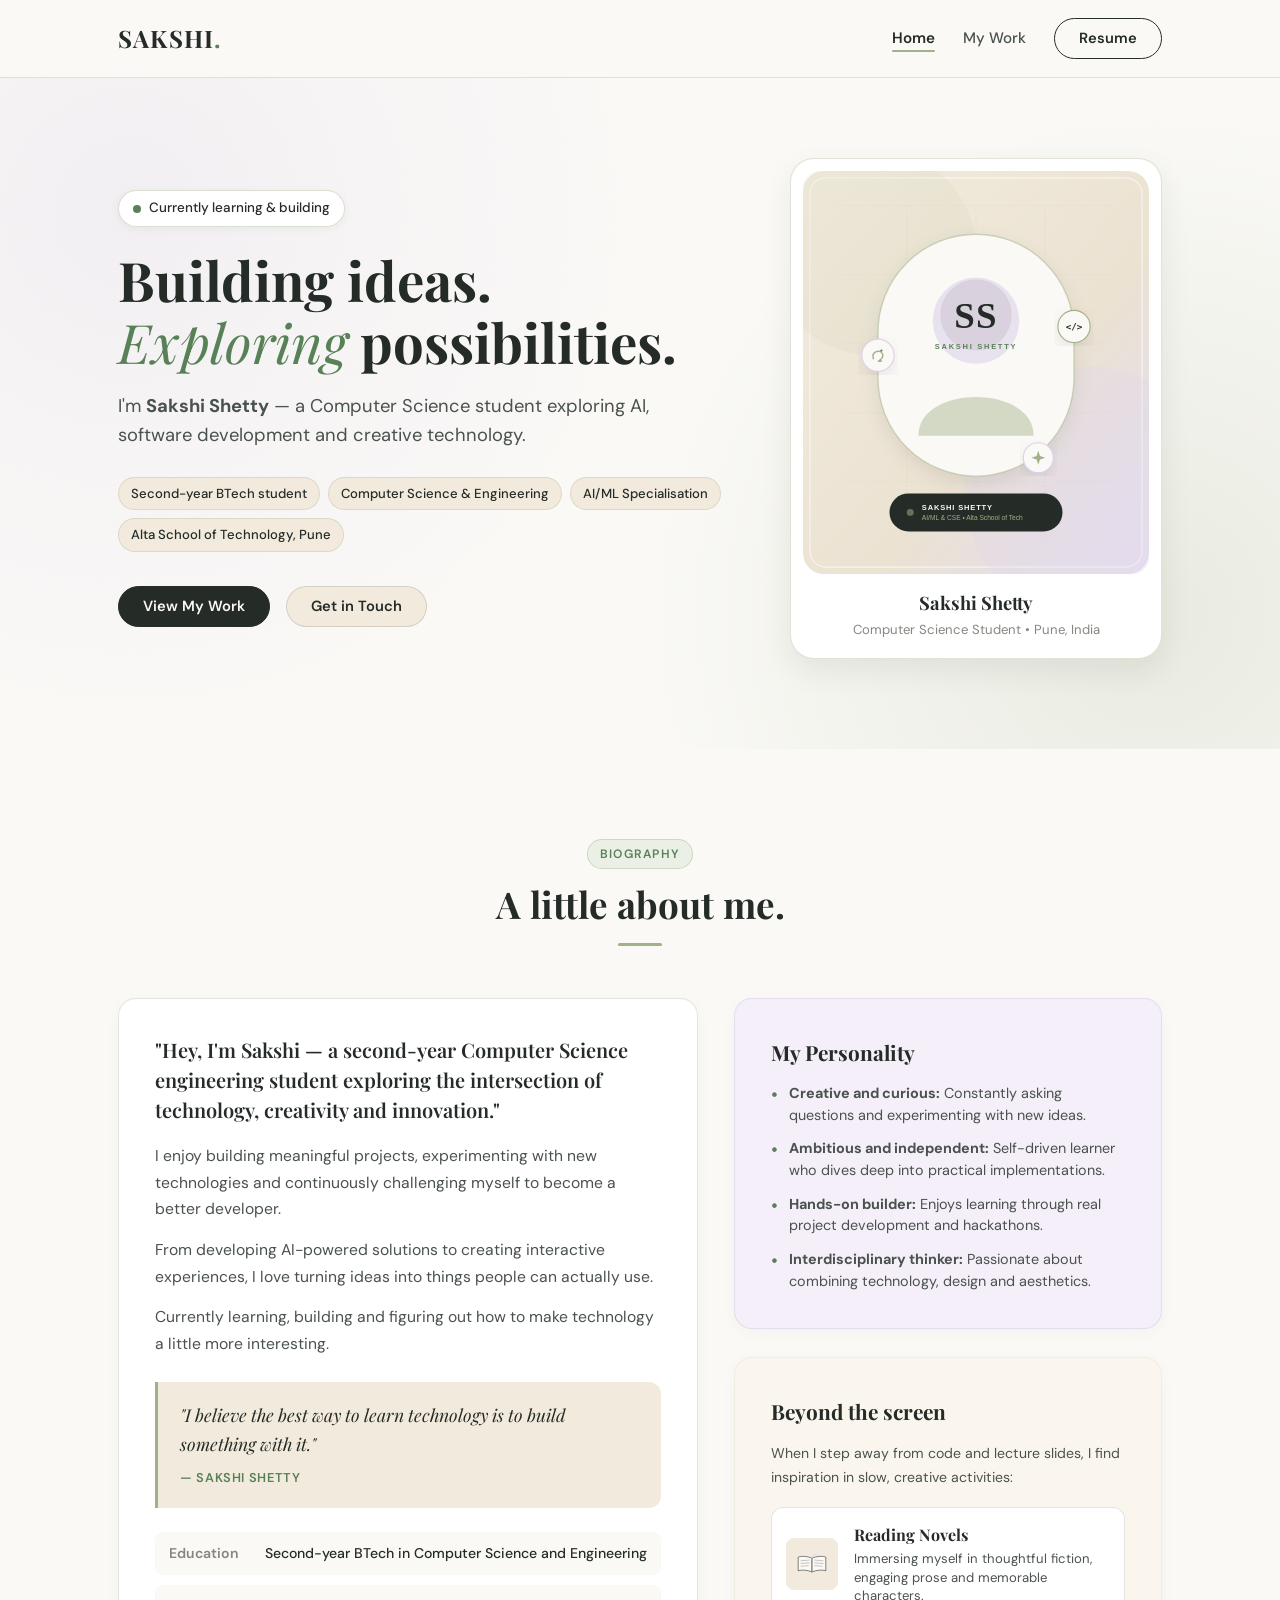
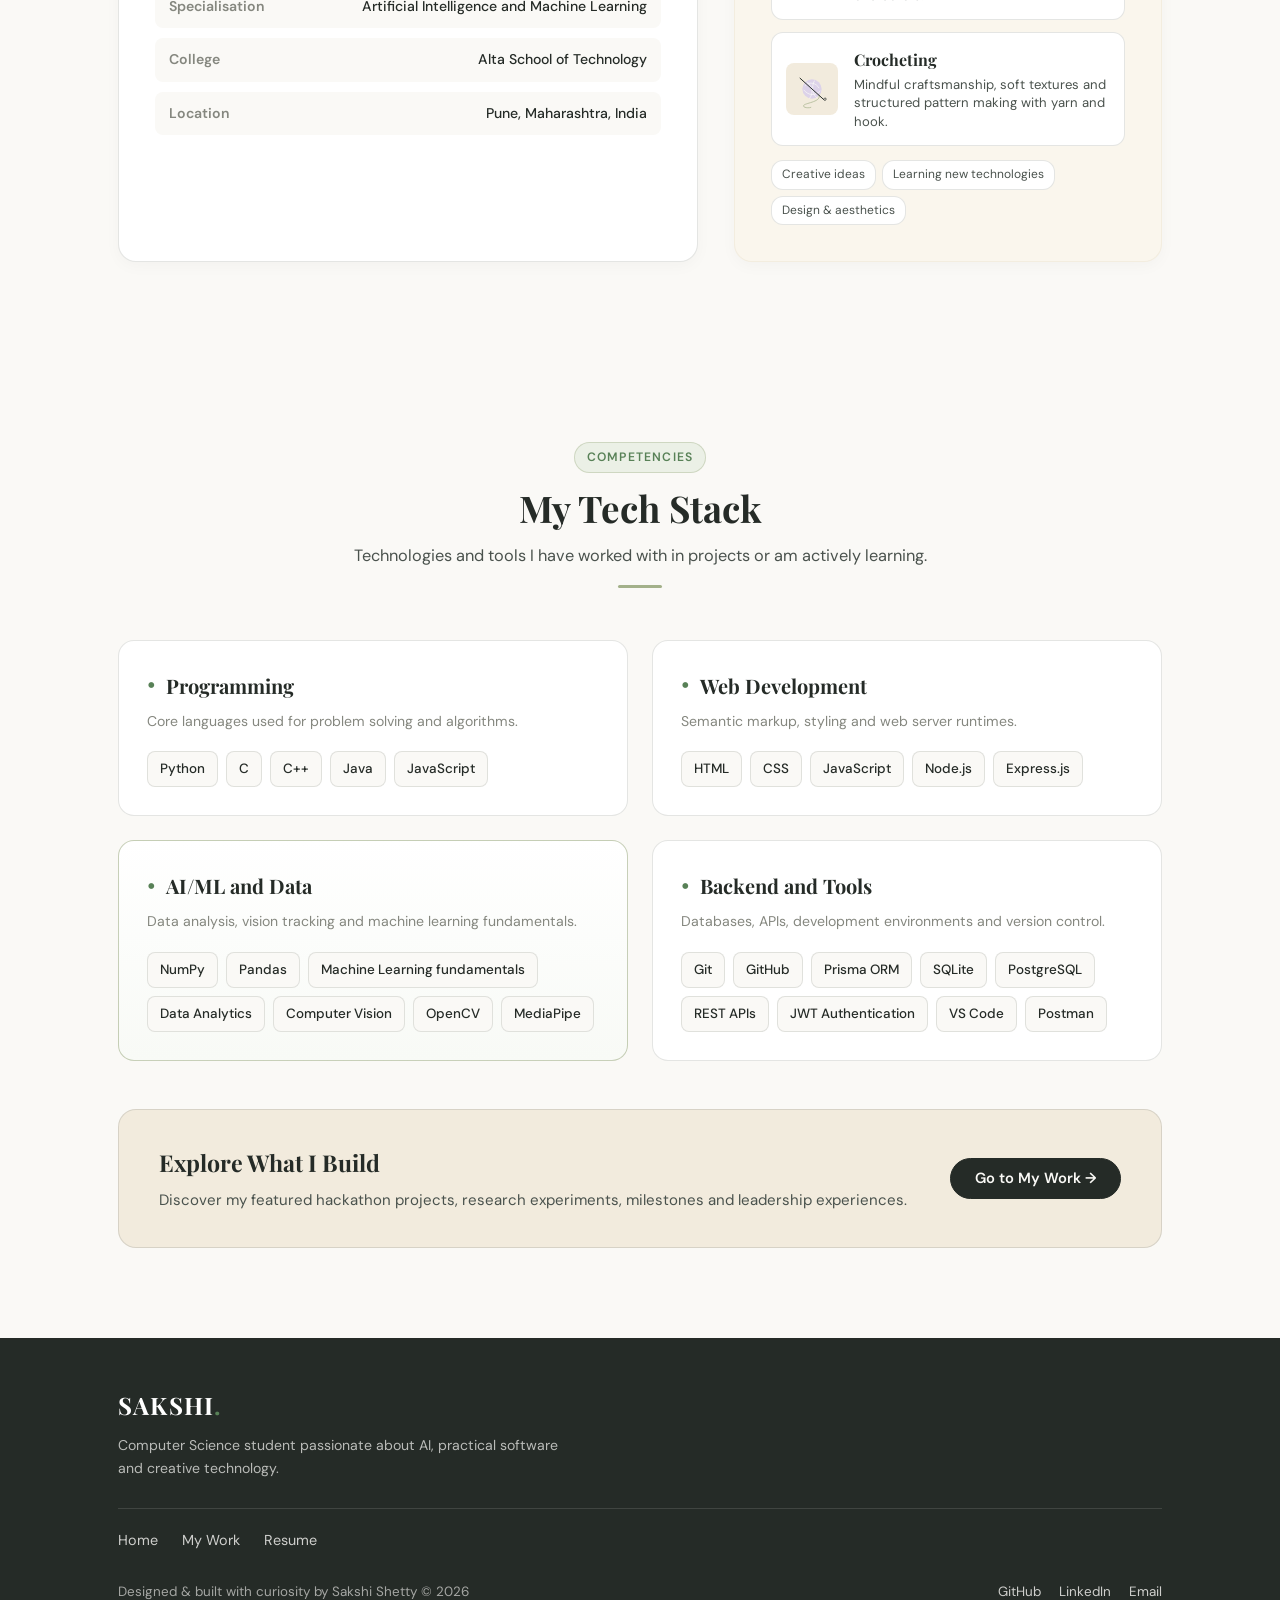
==== index.html @ ac1cd779 "Initial portfolio upload" ====
<!DOCTYPE html>
<html lang="en">
<head>
  <meta charset="UTF-8">
  <meta name="viewport" content="width=device-width, initial-scale=1.0">
  <title>Sakshi Shetty | Portfolio</title>
  <meta name="description" content="Personal portfolio of Sakshi Shetty — second-year Computer Science engineering student exploring AI, software development and creative technology.">
  <link rel="icon" type="image/svg+xml" href="assets/icons/favicon.svg">
  <link rel="preconnect" href="https://fonts.googleapis.com">
  <link rel="preconnect" href="https://fonts.gstatic.com" crossorigin>
  <link href="https://fonts.googleapis.com/css2?family=DM+Sans:ital,opsz,wght@0,9..40,300;0,9..40,400;0,9..40,500;0,9..40,600;1,9..40,400&family=Playfair+Display:ital,wght@0,500;0,600;0,700;1,400;1,600&display=swap" rel="stylesheet">
  <link rel="stylesheet" href="style.css">
</head>
<body>
  <header class="header">
    <div class="nav-container">
      <a href="index.html" class="brand">SAKSHI<span class="brand-dot">.</span></a>
      <button class="nav-toggle" id="navToggle" aria-label="Toggle navigation">
        <span></span>
        <span></span>
        <span></span>
      </button>
      <nav class="nav-menu" id="navMenu">
        <ul class="nav-links">
          <li><a href="index.html" class="nav-link active">Home</a></li>
          <li><a href="work.html" class="nav-link">My Work</a></li>
        </ul>
        <a href="assets/resume.pdf" target="_blank" rel="noopener noreferrer" class="btn btn-outline nav-btn">Resume</a>
      </nav>
    </div>
  </header>

  <main>
    <section class="hero-section">
      <div class="container hero-grid">
        <div class="hero-content">
          <div class="status-pill">
            <span class="status-indicator"></span>
            <span>Currently learning &amp; building</span>
          </div>
          <h1 class="hero-title">
            Building ideas.<br>
            <span class="serif-italic">Exploring</span> possibilities.
          </h1>
          <p class="hero-subtitle">
            I'm <strong>Sakshi Shetty</strong> — a Computer Science student exploring AI, software development and creative technology.
          </p>
          <div class="pill-group">
            <span class="pill">Second-year BTech student</span>
            <span class="pill">Computer Science &amp; Engineering</span>
            <span class="pill">AI/ML Specialisation</span>
            <span class="pill">Alta School of Technology, Pune</span>
          </div>
          <div class="hero-cta-group">
            <a href="work.html" class="btn btn-primary">View My Work</a>
            <a href="work.html#contact" class="btn btn-secondary">Get in Touch</a>
          </div>
        </div>
        <div class="hero-visual">
          <div class="profile-card">
            <img src="assets/images/profile-placeholder.svg" alt="Sakshi Shetty" class="profile-photo">
            <div class="profile-caption">
              <h3>Sakshi Shetty</h3>
              <p>Computer Science Student &bull; Pune, India</p>
            </div>
          </div>
        </div>
      </div>
    </section>

    <section class="section about-section" id="about">
      <div class="container">
        <div class="section-heading">
          <span class="tag">Biography</span>
          <h2>A little about me.</h2>
          <div class="accent-line"></div>
        </div>

        <div class="about-grid">
          <div class="editorial-card">
            <h3 class="intro-headline">
              "Hey, I'm Sakshi — a second-year Computer Science engineering student exploring the intersection of technology, creativity and innovation."
            </h3>
            <p class="body-text">
              I enjoy building meaningful projects, experimenting with new technologies and continuously challenging myself to become a better developer.
            </p>
            <p class="body-text">
              From developing AI-powered solutions to creating interactive experiences, I love turning ideas into things people can actually use.
            </p>
            <p class="body-text">
              Currently learning, building and figuring out how to make technology a little more interesting.
            </p>

            <blockquote class="quote-card">
              <p>"I believe the best way to learn technology is to build something with it."</p>
              <cite>&mdash; Sakshi Shetty</cite>
            </blockquote>

            <div class="details-table">
              <div class="detail-row">
                <span class="detail-label">Education</span>
                <span class="detail-value">Second-year BTech in Computer Science and Engineering</span>
              </div>
              <div class="detail-row">
                <span class="detail-label">Specialisation</span>
                <span class="detail-value">Artificial Intelligence and Machine Learning</span>
              </div>
              <div class="detail-row">
                <span class="detail-label">College</span>
                <span class="detail-value">Alta School of Technology</span>
              </div>
              <div class="detail-row">
                <span class="detail-label">Location</span>
                <span class="detail-value">Pune, Maharashtra, India</span>
              </div>
            </div>
          </div>

          <div class="sidebar-col">
            <div class="editorial-card lavender-card">
              <h3 class="card-title">My Personality</h3>
              <ul class="clean-list">
                <li><strong>Creative and curious:</strong> Constantly asking questions and experimenting with new ideas.</li>
                <li><strong>Ambitious and independent:</strong> Self-driven learner who dives deep into practical implementations.</li>
                <li><strong>Hands-on builder:</strong> Enjoys learning through real project development and hackathons.</li>
                <li><strong>Interdisciplinary thinker:</strong> Passionate about combining technology, design and aesthetics.</li>
              </ul>
            </div>

            <div class="editorial-card beige-card">
              <h3 class="card-title">Beyond the screen</h3>
              <p class="card-intro">When I step away from code and lecture slides, I find inspiration in slow, creative activities:</p>
              
              <div class="pastime-item">
                <div class="pastime-visual">
                  <img src="assets/images/novel-reading.svg" alt="Reading novels" width="46" height="46">
                </div>
                <div class="pastime-body">
                  <h4>Reading Novels</h4>
                  <p>Immersing myself in thoughtful fiction, engaging prose and memorable characters.</p>
                </div>
              </div>

              <div class="pastime-item">
                <div class="pastime-visual">
                  <img src="assets/images/crochet-yarn.svg" alt="Crocheting" width="46" height="46">
                </div>
                <div class="pastime-body">
                  <h4>Crocheting</h4>
                  <p>Mindful craftsmanship, soft textures and structured pattern making with yarn and hook.</p>
                </div>
              </div>

              <div class="pastime-pills">
                <span>Creative ideas</span>
                <span>Learning new technologies</span>
                <span>Design &amp; aesthetics</span>
              </div>
            </div>
          </div>
        </div>
      </div>
    </section>

    <section class="section skills-section" id="skills">
      <div class="container">
        <div class="section-heading">
          <span class="tag">Competencies</span>
          <h2>My Tech Stack</h2>
          <p class="section-subtext">Technologies and tools I have worked with in projects or am actively learning.</p>
          <div class="accent-line"></div>
        </div>

        <div class="skills-grid">
          <div class="skill-category">
            <div class="category-top">
              <span class="category-icon">&bull;</span>
              <h3>Programming</h3>
            </div>
            <p class="category-desc">Core languages used for problem solving and algorithms.</p>
            <div class="chips-wrap">
              <span class="chip">Python</span>
              <span class="chip">C</span>
              <span class="chip">C++</span>
              <span class="chip">Java</span>
              <span class="chip">JavaScript</span>
            </div>
          </div>

          <div class="skill-category">
            <div class="category-top">
              <span class="category-icon">&bull;</span>
              <h3>Web Development</h3>
            </div>
            <p class="category-desc">Semantic markup, styling and web server runtimes.</p>
            <div class="chips-wrap">
              <span class="chip">HTML</span>
              <span class="chip">CSS</span>
              <span class="chip">JavaScript</span>
              <span class="chip">Node.js</span>
              <span class="chip">Express.js</span>
            </div>
          </div>

          <div class="skill-category highlight-category">
            <div class="category-top">
              <span class="category-icon">&bull;</span>
              <h3>AI/ML and Data</h3>
            </div>
            <p class="category-desc">Data analysis, vision tracking and machine learning fundamentals.</p>
            <div class="chips-wrap">
              <span class="chip">NumPy</span>
              <span class="chip">Pandas</span>
              <span class="chip">Machine Learning fundamentals</span>
              <span class="chip">Data Analytics</span>
              <span class="chip">Computer Vision</span>
              <span class="chip">OpenCV</span>
              <span class="chip">MediaPipe</span>
            </div>
          </div>

          <div class="skill-category">
            <div class="category-top">
              <span class="category-icon">&bull;</span>
              <h3>Backend and Tools</h3>
            </div>
            <p class="category-desc">Databases, APIs, development environments and version control.</p>
            <div class="chips-wrap">
              <span class="chip">Git</span>
              <span class="chip">GitHub</span>
              <span class="chip">Prisma ORM</span>
              <span class="chip">SQLite</span>
              <span class="chip">PostgreSQL</span>
              <span class="chip">REST APIs</span>
              <span class="chip">JWT Authentication</span>
              <span class="chip">VS Code</span>
              <span class="chip">Postman</span>
            </div>
          </div>
        </div>

        <div class="page-redirect-banner">
          <div class="redirect-content">
            <h3>Explore What I Build</h3>
            <p>Discover my featured hackathon projects, research experiments, milestones and leadership experiences.</p>
          </div>
          <a href="work.html" class="btn btn-primary">Go to My Work &rarr;</a>
        </div>
      </div>
    </section>
  </main>

  <footer class="footer">
    <div class="container footer-layout">
      <div class="footer-brand">
        <span class="brand">SAKSHI<span class="brand-dot">.</span></span>
        <p>Computer Science student passionate about AI, practical software and creative technology.</p>
      </div>
      <div class="footer-nav">
        <a href="index.html">Home</a>
        <a href="work.html">My Work</a>
        <a href="assets/resume.pdf" target="_blank" rel="noopener noreferrer">Resume</a>
      </div>
      <div class="footer-bottom-row">
        <p>Designed &amp; built with curiosity by Sakshi Shetty &copy; <span id="year"></span></p>
        <div class="footer-social-links">
          <a href="https://github.com/sakshishetty-placeholder" target="_blank" rel="noopener noreferrer">GitHub</a>
          <a href="https://linkedin.com/in/sakshi-shetty-placeholder" target="_blank" rel="noopener noreferrer">LinkedIn</a>
          <a href="mailto:sakshi.shetty@example.com">Email</a>
        </div>
      </div>
    </div>
  </footer>

  <script src="script.js"></script>
</body>
</html>
---- style.css ----
:root {
  --sage: #A3B18A;
  --sage-dark: #588157;
  --sage-light: #EBF0E6;
  --beige: #F2EBDD;
  --beige-dark: #E6DCB8;
  --lavender: #DCD2E9;
  --lavender-light: #F4EFF9;
  --charcoal: #252B27;
  --charcoal-muted: #4A524D;
  --offwhite: #FAF9F6;
  --white: #FFFFFF;
  --grey: #85877F;
  --border: rgba(133, 135, 127, 0.22);
  --font-serif: 'Playfair Display', Georgia, serif;
  --font-sans: 'DM Sans', -apple-system, BlinkMacSystemFont, sans-serif;
}

* {
  box-sizing: border-box;
  margin: 0;
  padding: 0;
}

html {
  scroll-behavior: smooth;
  scroll-padding-top: 86px;
}

body {
  font-family: var(--font-sans);
  background-color: var(--offwhite);
  color: var(--charcoal);
  line-height: 1.65;
  -webkit-font-smoothing: antialiased;
}

.container {
  max-width: 1100px;
  margin: 0 auto;
  padding: 0 28px;
}

.header {
  position: sticky;
  top: 0;
  background-color: rgba(250, 249, 246, 0.94);
  backdrop-filter: blur(12px);
  -webkit-backdrop-filter: blur(12px);
  border-bottom: 1px solid var(--border);
  z-index: 200;
}

.nav-container {
  max-width: 1100px;
  margin: 0 auto;
  padding: 18px 28px;
  display: flex;
  align-items: center;
  justify-content: space-between;
}

.brand {
  font-family: var(--font-serif);
  font-size: 1.5rem;
  font-weight: 700;
  color: var(--charcoal);
  text-decoration: none;
  letter-spacing: 0.05em;
}

.brand-dot {
  color: var(--sage-dark);
}

.nav-toggle {
  display: none;
  flex-direction: column;
  gap: 5px;
  background: none;
  border: none;
  cursor: pointer;
  padding: 6px;
}

.nav-toggle span {
  width: 24px;
  height: 2px;
  background-color: var(--charcoal);
  transition: transform 0.2s, opacity 0.2s;
}

.nav-menu {
  display: flex;
  align-items: center;
  gap: 28px;
}

.nav-links {
  display: flex;
  list-style: none;
  gap: 28px;
}

.nav-link {
  text-decoration: none;
  color: var(--charcoal-muted);
  font-size: 0.95rem;
  font-weight: 500;
  position: relative;
  padding-bottom: 4px;
  transition: color 0.2s;
}

.nav-link:hover,
.nav-link.active {
  color: var(--charcoal);
  font-weight: 600;
}

.nav-link.active::after {
  content: '';
  position: absolute;
  bottom: 0;
  left: 0;
  width: 100%;
  height: 2px;
  background-color: var(--sage);
  border-radius: 2px;
}

.btn {
  display: inline-flex;
  align-items: center;
  justify-content: center;
  gap: 8px;
  padding: 12px 24px;
  border-radius: 40px;
  text-decoration: none;
  font-size: 0.92rem;
  font-weight: 600;
  cursor: pointer;
  border: 1.5px solid transparent;
  transition: all 0.25s ease;
  line-height: 1;
}

.btn-sm {
  padding: 8px 16px;
  font-size: 0.84rem;
}

.btn-primary {
  background-color: var(--charcoal);
  color: var(--offwhite);
  border-color: var(--charcoal);
}

.btn-primary:hover {
  background-color: var(--sage-dark);
  border-color: var(--sage-dark);
  color: var(--white);
  transform: translateY(-2px);
}

.btn-secondary {
  background-color: var(--beige);
  color: var(--charcoal);
  border-color: rgba(133, 135, 127, 0.28);
}

.btn-secondary:hover {
  background-color: var(--white);
  border-color: var(--sage);
  transform: translateY(-2px);
}

.btn-outline {
  background-color: transparent;
  color: var(--charcoal);
  border-color: var(--charcoal);
}

.btn-outline:hover {
  background-color: var(--charcoal);
  color: var(--offwhite);
  transform: translateY(-2px);
}

.btn-block {
  width: 100%;
}

.section {
  padding: 90px 0;
}

.bg-light {
  background-color: #F6F2E9;
}

.section-heading {
  text-align: center;
  max-width: 680px;
  margin: 0 auto 52px auto;
}

.section-heading h2 {
  font-family: var(--font-serif);
  font-size: 2.3rem;
  color: var(--charcoal);
  line-height: 1.25;
  margin-bottom: 12px;
}

.section-subtext {
  font-size: 1.02rem;
  color: var(--charcoal-muted);
}

.tag {
  display: inline-block;
  font-size: 0.76rem;
  font-weight: 600;
  text-transform: uppercase;
  letter-spacing: 0.1em;
  color: var(--sage-dark);
  background-color: var(--sage-light);
  padding: 4px 12px;
  border-radius: 20px;
  margin-bottom: 12px;
  border: 1px solid rgba(163, 177, 138, 0.4);
}

.accent-line {
  width: 44px;
  height: 2.5px;
  background-color: var(--sage);
  margin: 16px auto 0 auto;
  border-radius: 2px;
}

.serif-italic {
  font-family: var(--font-serif);
  font-style: italic;
  color: var(--sage-dark);
  font-weight: 400;
}

.hero-section {
  padding: 80px 0 90px 0;
  background: radial-gradient(circle at 10% 20%, rgba(220, 210, 233, 0.25) 0%, transparent 40%),
              radial-gradient(circle at 90% 80%, rgba(163, 177, 138, 0.2) 0%, transparent 40%);
}

.hero-grid {
  display: grid;
  grid-template-columns: 1.25fr 0.75fr;
  align-items: center;
  gap: 52px;
}

.status-pill {
  display: inline-flex;
  align-items: center;
  gap: 8px;
  padding: 6px 14px;
  background-color: var(--white);
  border-radius: 30px;
  font-size: 0.84rem;
  font-weight: 500;
  color: var(--charcoal);
  margin-bottom: 22px;
  box-shadow: 0 2px 8px rgba(37, 43, 39, 0.05);
  border: 1px solid rgba(163, 177, 138, 0.4);
}

.status-indicator {
  width: 8px;
  height: 8px;
  border-radius: 50%;
  background-color: var(--sage-dark);
}

.hero-title {
  font-family: var(--font-serif);
  font-size: 3.4rem;
  line-height: 1.15;
  color: var(--charcoal);
  margin-bottom: 18px;
}

.hero-subtitle {
  font-size: 1.15rem;
  color: var(--charcoal-muted);
  line-height: 1.6;
  margin-bottom: 26px;
  max-width: 580px;
}

.pill-group {
  display: flex;
  flex-wrap: wrap;
  gap: 8px;
  margin-bottom: 34px;
}

.pill {
  font-size: 0.82rem;
  font-weight: 500;
  padding: 5px 12px;
  background-color: var(--beige);
  color: var(--charcoal);
  border-radius: 20px;
  border: 1px solid rgba(133, 135, 127, 0.2);
}

.hero-cta-group {
  display: flex;
  gap: 16px;
}

.hero-visual {
  display: flex;
  justify-content: center;
}

.profile-card {
  background-color: var(--white);
  padding: 12px;
  border-radius: 24px;
  box-shadow: 0 12px 30px rgba(37, 43, 39, 0.08);
  border: 1.5px solid rgba(163, 177, 138, 0.35);
  max-width: 380px;
  width: 100%;
}

.profile-photo {
  width: 100%;
  border-radius: 16px;
  display: block;
}

.profile-caption {
  padding: 14px 8px 6px 8px;
  text-align: center;
}

.profile-caption h3 {
  font-family: var(--font-serif);
  font-size: 1.15rem;
  color: var(--charcoal);
}

.profile-caption p {
  font-size: 0.82rem;
  color: var(--grey);
}

.about-grid {
  display: grid;
  grid-template-columns: 1.15fr 0.85fr;
  gap: 36px;
}

.editorial-card {
  background-color: var(--white);
  border-radius: 18px;
  padding: 36px;
  border: 1px solid var(--border);
  box-shadow: 0 4px 16px rgba(37, 43, 39, 0.03);
}

.intro-headline {
  font-family: var(--font-serif);
  font-size: 1.25rem;
  font-weight: 600;
  color: var(--charcoal);
  margin-bottom: 18px;
  line-height: 1.5;
}

.body-text {
  font-size: 0.98rem;
  color: var(--charcoal-muted);
  margin-bottom: 14px;
  line-height: 1.7;
}

.quote-card {
  background-color: var(--beige);
  border-left: 3.5px solid var(--sage);
  border-radius: 0 12px 12px 0;
  padding: 18px 22px;
  margin: 24px 0;
}

.quote-card p {
  font-family: var(--font-serif);
  font-style: italic;
  font-size: 1.1rem;
  color: var(--charcoal);
  margin-bottom: 6px;
}

.quote-card cite {
  font-style: normal;
  font-size: 0.8rem;
  font-weight: 600;
  color: var(--sage-dark);
  text-transform: uppercase;
  letter-spacing: 0.05em;
}

.details-table {
  display: flex;
  flex-direction: column;
  gap: 10px;
  margin-top: 24px;
}

.detail-row {
  display: flex;
  justify-content: space-between;
  padding: 10px 14px;
  background-color: var(--offwhite);
  border-radius: 8px;
  font-size: 0.88rem;
  gap: 12px;
}

.detail-label {
  font-weight: 600;
  color: var(--grey);
  flex-shrink: 0;
}

.detail-value {
  color: var(--charcoal);
  font-weight: 500;
  text-align: right;
}

.sidebar-col {
  display: flex;
  flex-direction: column;
  gap: 28px;
}

.card-title {
  font-family: var(--font-serif);
  font-size: 1.3rem;
  margin-bottom: 14px;
  color: var(--charcoal);
}

.clean-list {
  list-style: none;
  display: flex;
  flex-direction: column;
  gap: 12px;
}

.clean-list li {
  position: relative;
  padding-left: 18px;
  font-size: 0.9rem;
  color: var(--charcoal-muted);
  line-height: 1.5;
}

.clean-list li::before {
  content: '•';
  color: var(--sage-dark);
  position: absolute;
  left: 0;
  font-size: 1.2rem;
  top: -2px;
}

.lavender-card {
  background-color: var(--lavender-light);
  border-color: rgba(220, 210, 233, 0.6);
}

.beige-card {
  background-color: #FAF6ED;
  border-color: rgba(242, 235, 221, 0.8);
}

.card-intro {
  font-size: 0.88rem;
  color: var(--charcoal-muted);
  margin-bottom: 18px;
}

.pastime-item {
  display: flex;
  align-items: center;
  gap: 16px;
  background-color: var(--white);
  padding: 14px;
  border-radius: 12px;
  border: 1px solid var(--border);
  margin-bottom: 12px;
}

.pastime-visual {
  width: 52px;
  height: 52px;
  border-radius: 8px;
  background-color: var(--beige);
  display: flex;
  align-items: center;
  justify-content: center;
  flex-shrink: 0;
}

.pastime-body h4 {
  font-family: var(--font-serif);
  font-size: 1rem;
  color: var(--charcoal);
  margin-bottom: 2px;
}

.pastime-body p {
  font-size: 0.82rem;
  color: var(--charcoal-muted);
  line-height: 1.4;
}

.pastime-pills {
  display: flex;
  flex-wrap: wrap;
  gap: 6px;
  margin-top: 14px;
}

.pastime-pills span {
  font-size: 0.75rem;
  background-color: var(--white);
  padding: 4px 10px;
  border-radius: 12px;
  border: 1px solid var(--border);
  color: var(--charcoal-muted);
}

.skills-grid {
  display: grid;
  grid-template-columns: repeat(2, 1fr);
  gap: 24px;
  margin-bottom: 48px;
}

.skill-category {
  background-color: var(--white);
  border-radius: 16px;
  padding: 28px;
  border: 1px solid var(--border);
  transition: transform 0.2s, box-shadow 0.2s;
}

.skill-category:hover {
  transform: translateY(-3px);
  box-shadow: 0 8px 24px rgba(37, 43, 39, 0.05);
}

.highlight-category {
  border-color: rgba(163, 177, 138, 0.6);
  background: linear-gradient(180deg, #FFFFFF 0%, #F8FAF6 100%);
}

.category-top {
  display: flex;
  align-items: center;
  gap: 10px;
  margin-bottom: 8px;
}

.category-icon {
  color: var(--sage-dark);
  font-size: 1.5rem;
  line-height: 1;
}

.category-top h3 {
  font-family: var(--font-serif);
  font-size: 1.25rem;
  color: var(--charcoal);
}

.category-desc {
  font-size: 0.88rem;
  color: var(--grey);
  margin-bottom: 18px;
}

.chips-wrap {
  display: flex;
  flex-wrap: wrap;
  gap: 8px;
}

.chip {
  font-size: 0.84rem;
  font-weight: 500;
  padding: 6px 12px;
  background-color: var(--offwhite);
  color: var(--charcoal);
  border-radius: 8px;
  border: 1px solid var(--border);
}

.page-redirect-banner {
  background-color: var(--beige);
  border-radius: 18px;
  padding: 34px 40px;
  display: flex;
  align-items: center;
  justify-content: space-between;
  gap: 24px;
  border: 1px solid rgba(133, 135, 127, 0.25);
}

.redirect-content h3 {
  font-family: var(--font-serif);
  font-size: 1.45rem;
  color: var(--charcoal);
  margin-bottom: 6px;
}

.redirect-content p {
  font-size: 0.94rem;
  color: var(--charcoal-muted);
}

.page-banner {
  padding: 64px 0 54px 0;
  background-color: #F6F2E9;
  text-align: center;
  border-bottom: 1px solid var(--border);
}

.banner-title {
  font-family: var(--font-serif);
  font-size: 2.8rem;
  color: var(--charcoal);
  margin-bottom: 12px;
}

.banner-subtitle {
  font-size: 1.08rem;
  color: var(--charcoal-muted);
  max-width: 640px;
  margin: 0 auto;
}

.projects-list {
  display: flex;
  flex-direction: column;
  gap: 40px;
}

.project-entry {
  display: grid;
  grid-template-columns: 1fr 1.15fr;
  background-color: var(--white);
  border-radius: 20px;
  overflow: hidden;
  border: 1px solid var(--border);
  box-shadow: 0 4px 16px rgba(37, 43, 39, 0.04);
  transition: transform 0.25s, box-shadow 0.25s;
}

.project-entry:hover {
  transform: translateY(-3px);
  box-shadow: 0 10px 28px rgba(37, 43, 39, 0.08);
}

.project-media {
  background-color: var(--charcoal);
  display: flex;
  align-items: center;
  justify-content: center;
  min-height: 280px;
}

.project-cover {
  width: 100%;
  height: 100%;
  object-fit: cover;
}

.project-info {
  padding: 34px;
  display: flex;
  flex-direction: column;
  justify-content: center;
}

.badge-row {
  display: flex;
  gap: 8px;
  margin-bottom: 12px;
}

.badge {
  font-size: 0.74rem;
  font-weight: 600;
  padding: 4px 10px;
  border-radius: 12px;
  text-transform: uppercase;
  letter-spacing: 0.05em;
}

.badge-sage {
  background-color: var(--sage-light);
  color: var(--sage-dark);
}

.badge-lavender {
  background-color: var(--lavender-light);
  color: #55446E;
}

.badge-subtle {
  background-color: var(--offwhite);
  color: var(--grey);
  border: 1px solid var(--border);
}

.badge-wip {
  background-color: #FFF3DB;
  color: #8C6212;
}

.project-name {
  font-family: var(--font-serif);
  font-size: 1.45rem;
  color: var(--charcoal);
  line-height: 1.3;
  margin-bottom: 12px;
}

.project-summary {
  font-size: 0.94rem;
  color: var(--charcoal-muted);
  margin-bottom: 16px;
  line-height: 1.6;
}

.feature-bullets {
  list-style: none;
  display: flex;
  flex-direction: column;
  gap: 6px;
  margin-bottom: 18px;
}

.feature-bullets li {
  position: relative;
  padding-left: 16px;
  font-size: 0.86rem;
  color: var(--charcoal);
}

.feature-bullets li::before {
  content: '▸';
  color: var(--sage-dark);
  position: absolute;
  left: 0;
}

.action-buttons {
  display: flex;
  gap: 12px;
  margin-top: 20px;
}

.milestones-grid {
  display: grid;
  grid-template-columns: repeat(2, 1fr);
  gap: 24px;
}

.milestone-box {
  background-color: var(--white);
  padding: 28px;
  border-radius: 16px;
  border: 1px solid var(--border);
  box-shadow: 0 4px 14px rgba(37, 43, 39, 0.03);
}

.milestone-header {
  display: flex;
  align-items: center;
  justify-content: space-between;
  margin-bottom: 12px;
}

.milestone-badge {
  font-size: 0.72rem;
  font-weight: 600;
  text-transform: uppercase;
  background-color: var(--sage-light);
  color: var(--sage-dark);
  padding: 3px 9px;
  border-radius: 10px;
}

.gold-badge {
  background-color: #FFF2D1;
  color: #855C08;
}

.milestone-meta {
  font-size: 0.78rem;
  color: var(--grey);
}

.milestone-box h3 {
  font-family: var(--font-serif);
  font-size: 1.25rem;
  margin-bottom: 8px;
  color: var(--charcoal);
}

.milestone-box p {
  font-size: 0.9rem;
  color: var(--charcoal-muted);
  line-height: 1.55;
}

.experience-grid {
  display: grid;
  grid-template-columns: repeat(3, 1fr);
  gap: 24px;
}

.experience-card {
  background-color: var(--white);
  padding: 28px;
  border-radius: 16px;
  border: 1px solid var(--border);
  display: flex;
  flex-direction: column;
}

.exp-role {
  font-size: 0.74rem;
  font-weight: 600;
  text-transform: uppercase;
  color: var(--sage-dark);
  margin-bottom: 6px;
}

.experience-card h3 {
  font-family: var(--font-serif);
  font-size: 1.2rem;
  margin-bottom: 4px;
  color: var(--charcoal);
}

.exp-org {
  font-size: 0.8rem;
  color: var(--grey);
  margin-bottom: 14px;
}

.exp-text {
  font-size: 0.88rem;
  color: var(--charcoal-muted);
  line-height: 1.6;
}

.exploring-pills-wrap {
  display: grid;
  grid-template-columns: repeat(auto-fit, minmax(200px, 1fr));
  gap: 16px;
}

.exploring-item {
  background-color: var(--white);
  padding: 20px;
  border-radius: 14px;
  border: 1px solid var(--border);
  display: flex;
  align-items: center;
  gap: 14px;
}

.exploring-num {
  font-family: var(--font-serif);
  font-size: 1.3rem;
  font-weight: 600;
  color: var(--sage);
}

.exploring-item h4 {
  font-size: 0.95rem;
  font-weight: 600;
  color: var(--charcoal);
}

.contact-layout {
  display: grid;
  grid-template-columns: 0.9fr 1.1fr;
  gap: 36px;
}

.contact-channels {
  display: flex;
  flex-direction: column;
  gap: 14px;
}

.channel-card {
  background-color: var(--beige);
  padding: 18px 22px;
  border-radius: 14px;
  display: flex;
  flex-direction: column;
  gap: 3px;
  border: 1px solid rgba(133, 135, 127, 0.2);
}

.channel-label {
  font-size: 0.74rem;
  font-weight: 600;
  text-transform: uppercase;
  color: var(--grey);
}

.channel-value {
  font-size: 0.96rem;
  font-weight: 600;
  color: var(--charcoal);
  text-decoration: underline;
  word-break: break-all;
}

.channel-sub {
  font-size: 0.78rem;
  color: var(--grey);
}

.contact-form-card {
  background-color: var(--white);
  padding: 34px;
  border-radius: 18px;
  border: 1px solid var(--border);
}

.contact-form-card h3 {
  font-family: var(--font-serif);
  font-size: 1.35rem;
  margin-bottom: 20px;
  color: var(--charcoal);
}

.contact-form {
  display: flex;
  flex-direction: column;
  gap: 16px;
}

.form-row {
  display: grid;
  grid-template-columns: 1fr 1fr;
  gap: 14px;
}

.form-field {
  display: flex;
  flex-direction: column;
  gap: 5px;
}

.form-field label {
  font-size: 0.82rem;
  font-weight: 600;
  color: var(--charcoal);
}

.form-field input,
.form-field textarea {
  padding: 11px 14px;
  border: 1px solid var(--border);
  border-radius: 8px;
  font-family: inherit;
  font-size: 0.92rem;
  background-color: var(--offwhite);
  color: var(--charcoal);
  transition: border-color 0.2s, background-color 0.2s;
}

.form-field input:focus,
.form-field textarea:focus {
  outline: none;
  border-color: var(--sage-dark);
  background-color: var(--white);
}

.form-status {
  font-size: 0.85rem;
  text-align: center;
  min-height: 18px;
}

.footer {
  background-color: var(--charcoal);
  color: var(--offwhite);
  padding: 48px 0 32px 0;
}

.footer-layout {
  display: flex;
  flex-direction: column;
  gap: 28px;
}

.footer-brand {
  max-width: 440px;
}

.footer-brand .brand {
  color: var(--white);
  display: inline-block;
  margin-bottom: 8px;
}

.footer-brand p {
  font-size: 0.88rem;
  color: rgba(250, 249, 246, 0.7);
}

.footer-nav {
  display: flex;
  gap: 24px;
  border-top: 1px solid rgba(255, 255, 255, 0.12);
  padding-top: 20px;
}

.footer-nav a {
  color: rgba(250, 249, 246, 0.8);
  text-decoration: none;
  font-size: 0.9rem;
  transition: color 0.2s;
}

.footer-nav a:hover {
  color: var(--sage);
}

.footer-bottom-row {
  display: flex;
  align-items: center;
  justify-content: space-between;
  flex-wrap: wrap;
  gap: 14px;
  font-size: 0.84rem;
  color: rgba(250, 249, 246, 0.6);
}

.footer-social-links {
  display: flex;
  gap: 18px;
}

.footer-social-links a {
  color: rgba(250, 249, 246, 0.8);
  text-decoration: none;
}

.footer-social-links a:hover {
  color: var(--sage);
}

@media (max-width: 900px) {
  .hero-grid,
  .about-grid,
  .skills-grid,
  .project-entry,
  .milestones-grid,
  .experience-grid,
  .contact-layout {
    grid-template-columns: 1fr;
  }

  .hero-visual {
    order: -1;
  }

  .hero-title {
    font-size: 2.6rem;
  }

  .page-redirect-banner {
    flex-direction: column;
    text-align: center;
  }

  .form-row {
    grid-template-columns: 1fr;
  }
}

@media (max-width: 768px) {
  .nav-toggle {
    display: flex;
  }

  .nav-btn {
    display: none;
  }

  .nav-menu {
    display: none;
    position: absolute;
    top: 100%;
    left: 0;
    right: 0;
    background-color: var(--offwhite);
    flex-direction: column;
    padding: 22px;
    border-bottom: 1px solid var(--border);
    box-shadow: 0 10px 24px rgba(0, 0, 0, 0.06);
    z-index: 100;
  }

  .nav-menu.active {
    display: flex;
  }

  .nav-links {
    flex-direction: column;
    align-items: center;
    gap: 18px;
  }

  .section {
    padding: 64px 0;
  }

  .section-heading h2 {
    font-size: 1.95rem;
  }

  .editorial-card,
  .contact-form-card,
  .project-info {
    padding: 24px;
  }
}
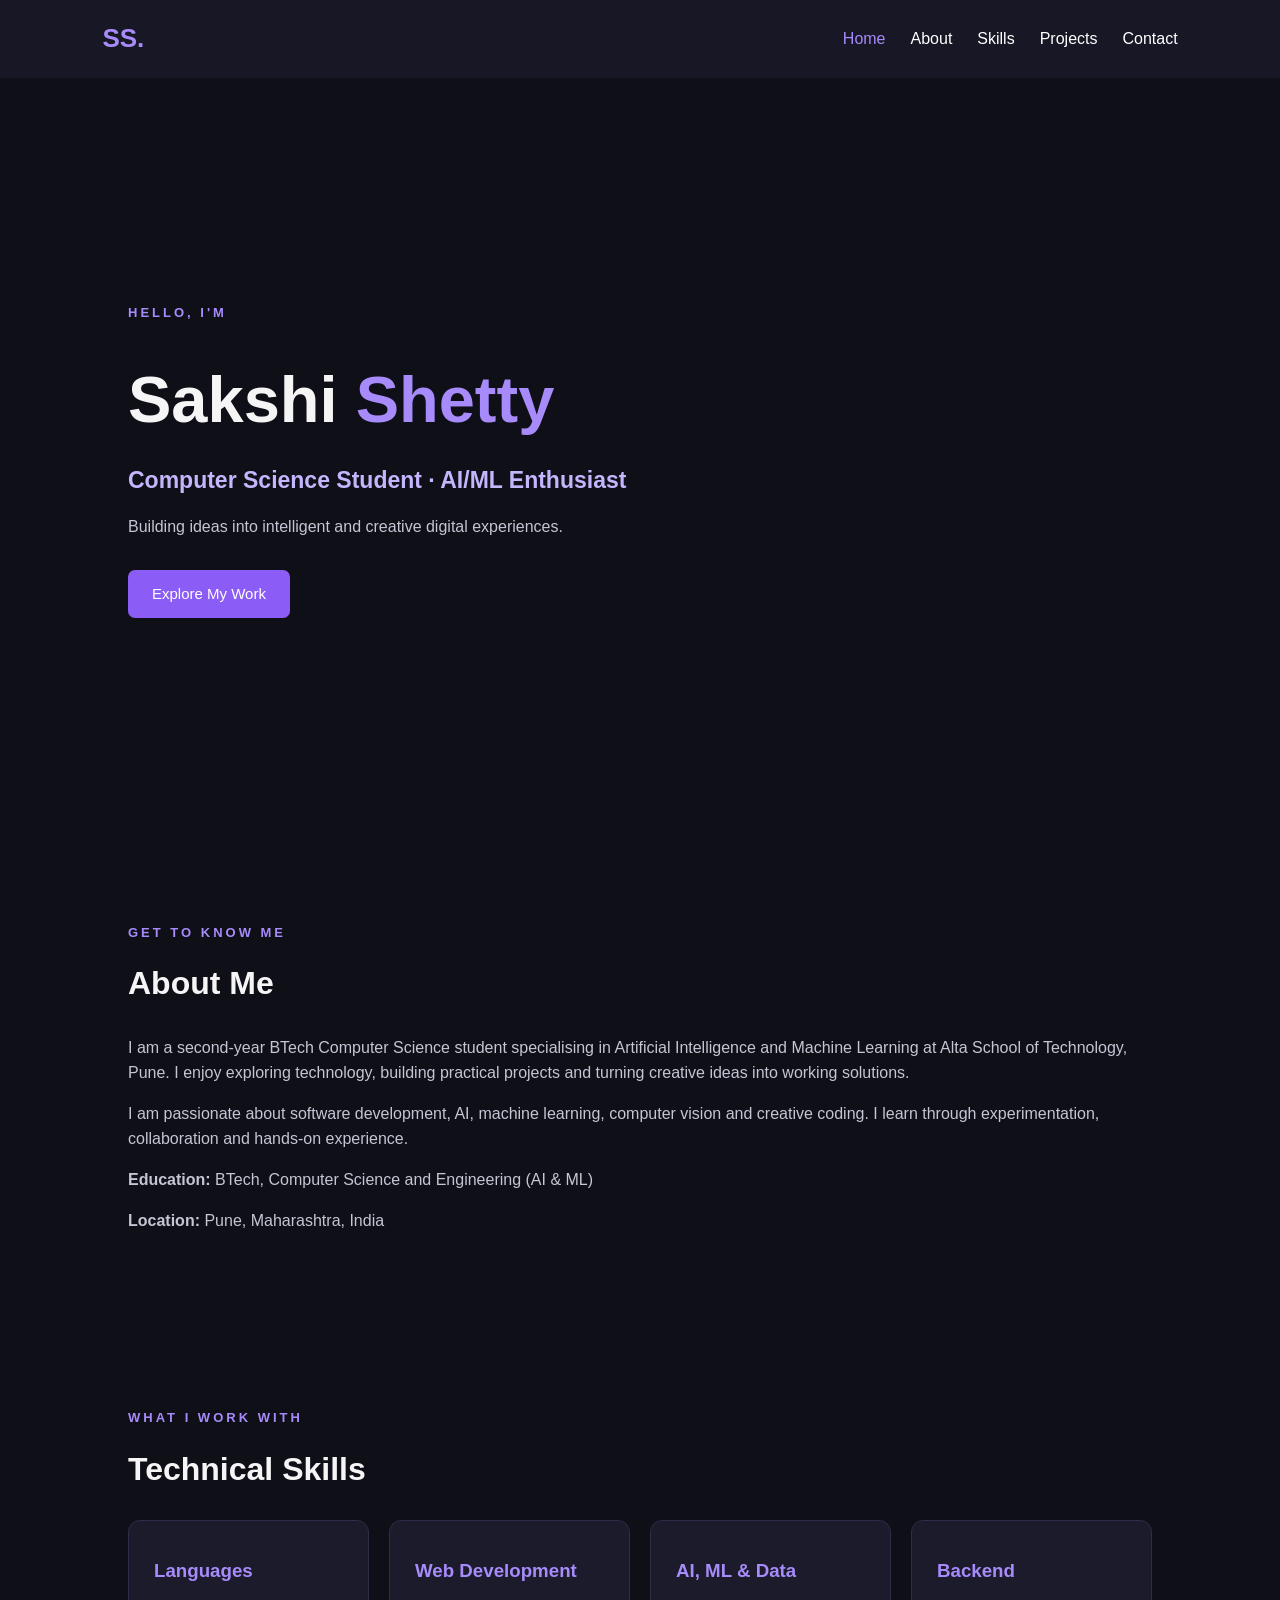
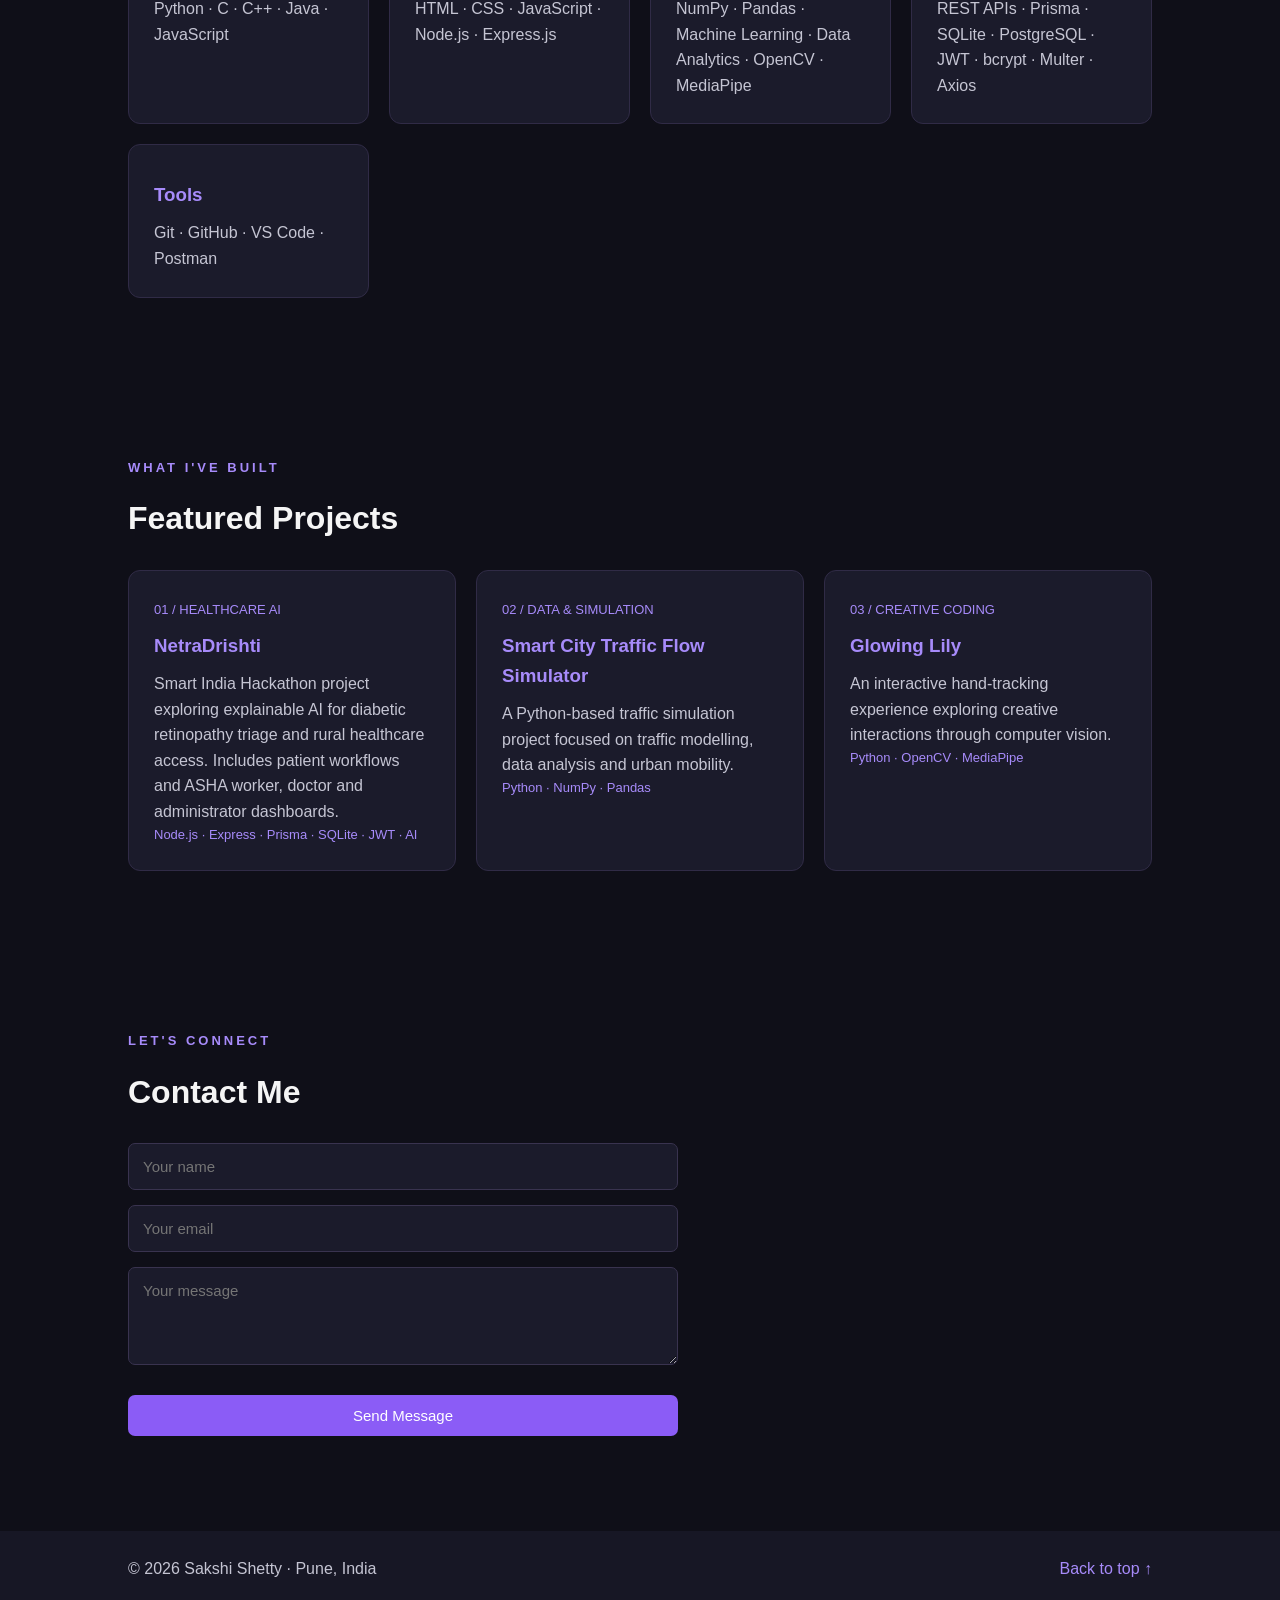
==== commit 0964d9e9: "Replace incorrect code with correct portfolio" ====
--- a/index.html
+++ b/index.html
@@ -4,274 +4,75 @@
   <meta charset="UTF-8">
   <meta name="viewport" content="width=device-width, initial-scale=1.0">
   <title>Sakshi Shetty | Portfolio</title>
-  <meta name="description" content="Personal portfolio of Sakshi Shetty — second-year Computer Science engineering student exploring AI, software development and creative technology.">
-  <link rel="icon" type="image/svg+xml" href="assets/icons/favicon.svg">
-  <link rel="preconnect" href="https://fonts.googleapis.com">
-  <link rel="preconnect" href="https://fonts.gstatic.com" crossorigin>
-  <link href="https://fonts.googleapis.com/css2?family=DM+Sans:ital,opsz,wght@0,9..40,300;0,9..40,400;0,9..40,500;0,9..40,600;1,9..40,400&family=Playfair+Display:ital,wght@0,500;0,600;0,700;1,400;1,600&display=swap" rel="stylesheet">
   <link rel="stylesheet" href="style.css">
+  <script src="script.js" defer></script>
 </head>
 <body>
-  <header class="header">
-    <div class="nav-container">
-      <a href="index.html" class="brand">SAKSHI<span class="brand-dot">.</span></a>
-      <button class="nav-toggle" id="navToggle" aria-label="Toggle navigation">
-        <span></span>
-        <span></span>
-        <span></span>
-      </button>
-      <nav class="nav-menu" id="navMenu">
-        <ul class="nav-links">
-          <li><a href="index.html" class="nav-link active">Home</a></li>
-          <li><a href="work.html" class="nav-link">My Work</a></li>
-        </ul>
-        <a href="assets/resume.pdf" target="_blank" rel="noopener noreferrer" class="btn btn-outline nav-btn">Resume</a>
-      </nav>
-    </div>
+  <header>
+    <a class="logo" href="#home">SS.</a>
+    <button class="menu" id="menu" aria-label="Toggle navigation">☰</button>
+    <nav id="nav">
+      <a href="#home">Home</a><a href="#about">About</a><a href="#skills">Skills</a><a href="#projects">Projects</a><a href="#contact">Contact</a>
+    </nav>
   </header>
 
   <main>
-    <section class="hero-section">
-      <div class="container hero-grid">
-        <div class="hero-content">
-          <div class="status-pill">
-            <span class="status-indicator"></span>
-            <span>Currently learning &amp; building</span>
-          </div>
-          <h1 class="hero-title">
-            Building ideas.<br>
-            <span class="serif-italic">Exploring</span> possibilities.
-          </h1>
-          <p class="hero-subtitle">
-            I'm <strong>Sakshi Shetty</strong> — a Computer Science student exploring AI, software development and creative technology.
-          </p>
-          <div class="pill-group">
-            <span class="pill">Second-year BTech student</span>
-            <span class="pill">Computer Science &amp; Engineering</span>
-            <span class="pill">AI/ML Specialisation</span>
-            <span class="pill">Alta School of Technology, Pune</span>
-          </div>
-          <div class="hero-cta-group">
-            <a href="work.html" class="btn btn-primary">View My Work</a>
-            <a href="work.html#contact" class="btn btn-secondary">Get in Touch</a>
-          </div>
-        </div>
-        <div class="hero-visual">
-          <div class="profile-card">
-            <img src="assets/images/profile-placeholder.svg" alt="Sakshi Shetty" class="profile-photo">
-            <div class="profile-caption">
-              <h3>Sakshi Shetty</h3>
-              <p>Computer Science Student &bull; Pune, India</p>
-            </div>
-          </div>
-        </div>
+    <section class="hero" id="home">
+      <p class="eyebrow">HELLO, I'M</p>
+      <h1>Sakshi <span>Shetty</span></h1>
+      <h2>Computer Science Student · AI/ML Enthusiast</h2>
+      <p>Building ideas into intelligent and creative digital experiences.</p>
+      <a class="button" href="#projects">Explore My Work</a>
+    </section>
+
+    <section id="about">
+      <p class="eyebrow">GET TO KNOW ME</p>
+      <h2>About Me</h2>
+      <p>I am a second-year BTech Computer Science student specialising in Artificial Intelligence and Machine Learning at Alta School of Technology, Pune. I enjoy exploring technology, building practical projects and turning creative ideas into working solutions.</p>
+      <p>I am passionate about software development, AI, machine learning, computer vision and creative coding. I learn through experimentation, collaboration and hands-on experience.</p>
+      <p><strong>Education:</strong> BTech, Computer Science and Engineering (AI & ML)</p>
+      <p><strong>Location:</strong> Pune, Maharashtra, India</p>
+    </section>
+
+    <section id="skills">
+      <p class="eyebrow">WHAT I WORK WITH</p>
+      <h2>Technical Skills</h2>
+      <div class="skills">
+        <article><h3>Languages</h3><p>Python · C · C++ · Java · JavaScript</p></article>
+        <article><h3>Web Development</h3><p>HTML · CSS · JavaScript · Node.js · Express.js</p></article>
+        <article><h3>AI, ML & Data</h3><p>NumPy · Pandas · Machine Learning · Data Analytics · OpenCV · MediaPipe</p></article>
+        <article><h3>Backend</h3><p>REST APIs · Prisma · SQLite · PostgreSQL · JWT · bcrypt · Multer · Axios</p></article>
+        <article><h3>Tools</h3><p>Git · GitHub · VS Code · Postman</p></article>
       </div>
     </section>
 
-    <section class="section about-section" id="about">
-      <div class="container">
-        <div class="section-heading">
-          <span class="tag">Biography</span>
-          <h2>A little about me.</h2>
-          <div class="accent-line"></div>
-        </div>
-
-        <div class="about-grid">
-          <div class="editorial-card">
-            <h3 class="intro-headline">
-              "Hey, I'm Sakshi — a second-year Computer Science engineering student exploring the intersection of technology, creativity and innovation."
-            </h3>
-            <p class="body-text">
-              I enjoy building meaningful projects, experimenting with new technologies and continuously challenging myself to become a better developer.
-            </p>
-            <p class="body-text">
-              From developing AI-powered solutions to creating interactive experiences, I love turning ideas into things people can actually use.
-            </p>
-            <p class="body-text">
-              Currently learning, building and figuring out how to make technology a little more interesting.
-            </p>
-
-            <blockquote class="quote-card">
-              <p>"I believe the best way to learn technology is to build something with it."</p>
-              <cite>&mdash; Sakshi Shetty</cite>
-            </blockquote>
-
-            <div class="details-table">
-              <div class="detail-row">
-                <span class="detail-label">Education</span>
-                <span class="detail-value">Second-year BTech in Computer Science and Engineering</span>
-              </div>
-              <div class="detail-row">
-                <span class="detail-label">Specialisation</span>
-                <span class="detail-value">Artificial Intelligence and Machine Learning</span>
-              </div>
-              <div class="detail-row">
-                <span class="detail-label">College</span>
-                <span class="detail-value">Alta School of Technology</span>
-              </div>
-              <div class="detail-row">
-                <span class="detail-label">Location</span>
-                <span class="detail-value">Pune, Maharashtra, India</span>
-              </div>
-            </div>
-          </div>
-
-          <div class="sidebar-col">
-            <div class="editorial-card lavender-card">
-              <h3 class="card-title">My Personality</h3>
-              <ul class="clean-list">
-                <li><strong>Creative and curious:</strong> Constantly asking questions and experimenting with new ideas.</li>
-                <li><strong>Ambitious and independent:</strong> Self-driven learner who dives deep into practical implementations.</li>
-                <li><strong>Hands-on builder:</strong> Enjoys learning through real project development and hackathons.</li>
-                <li><strong>Interdisciplinary thinker:</strong> Passionate about combining technology, design and aesthetics.</li>
-              </ul>
-            </div>
-
-            <div class="editorial-card beige-card">
-              <h3 class="card-title">Beyond the screen</h3>
-              <p class="card-intro">When I step away from code and lecture slides, I find inspiration in slow, creative activities:</p>
-              
-              <div class="pastime-item">
-                <div class="pastime-visual">
-                  <img src="assets/images/novel-reading.svg" alt="Reading novels" width="46" height="46">
-                </div>
-                <div class="pastime-body">
-                  <h4>Reading Novels</h4>
-                  <p>Immersing myself in thoughtful fiction, engaging prose and memorable characters.</p>
-                </div>
-              </div>
-
-              <div class="pastime-item">
-                <div class="pastime-visual">
-                  <img src="assets/images/crochet-yarn.svg" alt="Crocheting" width="46" height="46">
-                </div>
-                <div class="pastime-body">
-                  <h4>Crocheting</h4>
-                  <p>Mindful craftsmanship, soft textures and structured pattern making with yarn and hook.</p>
-                </div>
-              </div>
-
-              <div class="pastime-pills">
-                <span>Creative ideas</span>
-                <span>Learning new technologies</span>
-                <span>Design &amp; aesthetics</span>
-              </div>
-            </div>
-          </div>
-        </div>
+    <section id="projects">
+      <p class="eyebrow">WHAT I'VE BUILT</p>
+      <h2>Featured Projects</h2>
+      <div class="projects">
+        <article><span>01 / HEALTHCARE AI</span><h3>NetraDrishti</h3><p>Smart India Hackathon project exploring explainable AI for diabetic retinopathy triage and rural healthcare access. Includes patient workflows and ASHA worker, doctor and administrator dashboards.</p><p class="tags">Node.js · Express · Prisma · SQLite · JWT · AI</p></article>
+        <article><span>02 / DATA & SIMULATION</span><h3>Smart City Traffic Flow Simulator</h3><p>A Python-based traffic simulation project focused on traffic modelling, data analysis and urban mobility.</p><p class="tags">Python · NumPy · Pandas</p></article>
+        <article><span>03 / CREATIVE CODING</span><h3>Glowing Lily</h3><p>An interactive hand-tracking experience exploring creative interactions through computer vision.</p><p class="tags">Python · OpenCV · MediaPipe</p></article>
       </div>
     </section>
 
-    <section class="section skills-section" id="skills">
-      <div class="container">
-        <div class="section-heading">
-          <span class="tag">Competencies</span>
-          <h2>My Tech Stack</h2>
-          <p class="section-subtext">Technologies and tools I have worked with in projects or am actively learning.</p>
-          <div class="accent-line"></div>
-        </div>
-
-        <div class="skills-grid">
-          <div class="skill-category">
-            <div class="category-top">
-              <span class="category-icon">&bull;</span>
-              <h3>Programming</h3>
-            </div>
-            <p class="category-desc">Core languages used for problem solving and algorithms.</p>
-            <div class="chips-wrap">
-              <span class="chip">Python</span>
-              <span class="chip">C</span>
-              <span class="chip">C++</span>
-              <span class="chip">Java</span>
-              <span class="chip">JavaScript</span>
-            </div>
-          </div>
-
-          <div class="skill-category">
-            <div class="category-top">
-              <span class="category-icon">&bull;</span>
-              <h3>Web Development</h3>
-            </div>
-            <p class="category-desc">Semantic markup, styling and web server runtimes.</p>
-            <div class="chips-wrap">
-              <span class="chip">HTML</span>
-              <span class="chip">CSS</span>
-              <span class="chip">JavaScript</span>
-              <span class="chip">Node.js</span>
-              <span class="chip">Express.js</span>
-            </div>
-          </div>
-
-          <div class="skill-category highlight-category">
-            <div class="category-top">
-              <span class="category-icon">&bull;</span>
-              <h3>AI/ML and Data</h3>
-            </div>
-            <p class="category-desc">Data analysis, vision tracking and machine learning fundamentals.</p>
-            <div class="chips-wrap">
-              <span class="chip">NumPy</span>
-              <span class="chip">Pandas</span>
-              <span class="chip">Machine Learning fundamentals</span>
-              <span class="chip">Data Analytics</span>
-              <span class="chip">Computer Vision</span>
-              <span class="chip">OpenCV</span>
-              <span class="chip">MediaPipe</span>
-            </div>
-          </div>
-
-          <div class="skill-category">
-            <div class="category-top">
-              <span class="category-icon">&bull;</span>
-              <h3>Backend and Tools</h3>
-            </div>
-            <p class="category-desc">Databases, APIs, development environments and version control.</p>
-            <div class="chips-wrap">
-              <span class="chip">Git</span>
-              <span class="chip">GitHub</span>
-              <span class="chip">Prisma ORM</span>
-              <span class="chip">SQLite</span>
-              <span class="chip">PostgreSQL</span>
-              <span class="chip">REST APIs</span>
-              <span class="chip">JWT Authentication</span>
-              <span class="chip">VS Code</span>
-              <span class="chip">Postman</span>
-            </div>
-          </div>
-        </div>
-
-        <div class="page-redirect-banner">
-          <div class="redirect-content">
-            <h3>Explore What I Build</h3>
-            <p>Discover my featured hackathon projects, research experiments, milestones and leadership experiences.</p>
-          </div>
-          <a href="work.html" class="btn btn-primary">Go to My Work &rarr;</a>
-        </div>
-      </div>
+    <section id="contact">
+      <p class="eyebrow">LET'S CONNECT</p>
+      <h2>Contact Me</h2>
+      <form id="contactForm">
+        <input id="name" type="text" placeholder="Your name" required>
+        <input id="email" type="email" placeholder="Your email" required>
+        <textarea id="message" placeholder="Your message" rows="4" required></textarea>
+        <button class="button" type="submit">Send Message</button>
+        <p id="formMessage" aria-live="polite"></p>
+      </form>
     </section>
   </main>
 
-  <footer class="footer">
-    <div class="container footer-layout">
-      <div class="footer-brand">
-        <span class="brand">SAKSHI<span class="brand-dot">.</span></span>
-        <p>Computer Science student passionate about AI, practical software and creative technology.</p>
-      </div>
-      <div class="footer-nav">
-        <a href="index.html">Home</a>
-        <a href="work.html">My Work</a>
-        <a href="assets/resume.pdf" target="_blank" rel="noopener noreferrer">Resume</a>
-      </div>
-      <div class="footer-bottom-row">
-        <p>Designed &amp; built with curiosity by Sakshi Shetty &copy; <span id="year"></span></p>
-        <div class="footer-social-links">
-          <a href="https://github.com/sakshishetty-placeholder" target="_blank" rel="noopener noreferrer">GitHub</a>
-          <a href="https://linkedin.com/in/sakshi-shetty-placeholder" target="_blank" rel="noopener noreferrer">LinkedIn</a>
-          <a href="mailto:sakshi.shetty@example.com">Email</a>
-        </div>
-      </div>
-    </div>
+  <footer>
+    <p>© <span id="year"></span> Sakshi Shetty · Pune, India</p>
+    <a href="#home">Back to top ↑</a>
   </footer>
-
-  <script src="script.js"></script>
+  <button id="top" aria-label="Back to top">↑</button>
 </body>
 </html>
--- a/style.css
+++ b/style.css
@@ -1,1154 +1,253 @@
-:root {
-  --sage: #A3B18A;
-  --sage-dark: #588157;
-  --sage-light: #EBF0E6;
-  --beige: #F2EBDD;
-  --beige-dark: #E6DCB8;
-  --lavender: #DCD2E9;
-  --lavender-light: #F4EFF9;
-  --charcoal: #252B27;
-  --charcoal-muted: #4A524D;
-  --offwhite: #FAF9F6;
-  --white: #FFFFFF;
-  --grey: #85877F;
-  --border: rgba(133, 135, 127, 0.22);
-  --font-serif: 'Playfair Display', Georgia, serif;
-  --font-sans: 'DM Sans', -apple-system, BlinkMacSystemFont, sans-serif;
-}
 
 * {
-  box-sizing: border-box;
   margin: 0;
   padding: 0;
+  box-sizing: border-box;
 }
 
 html {
   scroll-behavior: smooth;
-  scroll-padding-top: 86px;
 }
 
 body {
-  font-family: var(--font-sans);
-  background-color: var(--offwhite);
-  color: var(--charcoal);
-  line-height: 1.65;
-  -webkit-font-smoothing: antialiased;
-}
-
-.container {
-  max-width: 1100px;
-  margin: 0 auto;
-  padding: 0 28px;
-}
-
-.header {
+  font-family: Arial, sans-serif;
+  background: #0f0f18;
+  color: #f5f5f5;
+  line-height: 1.6;
+}
+
+header {
+  display: flex;
+  justify-content: space-between;
+  align-items: center;
+  padding: 18px 8%;
+  background: #171725;
   position: sticky;
   top: 0;
-  background-color: rgba(250, 249, 246, 0.94);
-  backdrop-filter: blur(12px);
-  -webkit-backdrop-filter: blur(12px);
-  border-bottom: 1px solid var(--border);
-  z-index: 200;
-}
-
-.nav-container {
-  max-width: 1100px;
-  margin: 0 auto;
-  padding: 18px 28px;
-  display: flex;
-  align-items: center;
-  justify-content: space-between;
-}
-
-.brand {
-  font-family: var(--font-serif);
-  font-size: 1.5rem;
-  font-weight: 700;
-  color: var(--charcoal);
-  text-decoration: none;
-  letter-spacing: 0.05em;
-}
-
-.brand-dot {
-  color: var(--sage-dark);
-}
-
-.nav-toggle {
+  z-index: 100;
+}
+
+.logo {
+  color: #a78bfa;
+  font-size: 26px;
+  font-weight: bold;
+  text-decoration: none;
+}
+
+nav {
+  display: flex;
+  gap: 25px;
+}
+
+nav a {
+  color: white;
+  text-decoration: none;
+  transition: 0.3s;
+}
+
+nav a:hover {
+  color: #a78bfa;
+}
+
+.menu {
   display: none;
-  flex-direction: column;
-  gap: 5px;
-  background: none;
-  border: none;
-  cursor: pointer;
-  padding: 6px;
-}
-
-.nav-toggle span {
-  width: 24px;
-  height: 2px;
-  background-color: var(--charcoal);
-  transition: transform 0.2s, opacity 0.2s;
-}
-
-.nav-menu {
-  display: flex;
-  align-items: center;
-  gap: 28px;
-}
-
-.nav-links {
-  display: flex;
-  list-style: none;
-  gap: 28px;
-}
-
-.nav-link {
-  text-decoration: none;
-  color: var(--charcoal-muted);
-  font-size: 0.95rem;
-  font-weight: 500;
-  position: relative;
-  padding-bottom: 4px;
-  transition: color 0.2s;
-}
-
-.nav-link:hover,
-.nav-link.active {
-  color: var(--charcoal);
-  font-weight: 600;
-}
-
-.nav-link.active::after {
-  content: '';
-  position: absolute;
-  bottom: 0;
-  left: 0;
-  width: 100%;
-  height: 2px;
-  background-color: var(--sage);
-  border-radius: 2px;
-}
-
-.btn {
-  display: inline-flex;
-  align-items: center;
-  justify-content: center;
-  gap: 8px;
-  padding: 12px 24px;
-  border-radius: 40px;
-  text-decoration: none;
-  font-size: 0.92rem;
-  font-weight: 600;
-  cursor: pointer;
-  border: 1.5px solid transparent;
-  transition: all 0.25s ease;
-  line-height: 1;
-}
-
-.btn-sm {
-  padding: 8px 16px;
-  font-size: 0.84rem;
-}
-
-.btn-primary {
-  background-color: var(--charcoal);
-  color: var(--offwhite);
-  border-color: var(--charcoal);
-}
-
-.btn-primary:hover {
-  background-color: var(--sage-dark);
-  border-color: var(--sage-dark);
-  color: var(--white);
-  transform: translateY(-2px);
-}
-
-.btn-secondary {
-  background-color: var(--beige);
-  color: var(--charcoal);
-  border-color: rgba(133, 135, 127, 0.28);
-}
-
-.btn-secondary:hover {
-  background-color: var(--white);
-  border-color: var(--sage);
-  transform: translateY(-2px);
-}
-
-.btn-outline {
-  background-color: transparent;
-  color: var(--charcoal);
-  border-color: var(--charcoal);
-}
-
-.btn-outline:hover {
-  background-color: var(--charcoal);
-  color: var(--offwhite);
-  transform: translateY(-2px);
-}
-
-.btn-block {
-  width: 100%;
-}
-
-.section {
-  padding: 90px 0;
-}
-
-.bg-light {
-  background-color: #F6F2E9;
-}
-
-.section-heading {
-  text-align: center;
-  max-width: 680px;
-  margin: 0 auto 52px auto;
-}
-
-.section-heading h2 {
-  font-family: var(--font-serif);
-  font-size: 2.3rem;
-  color: var(--charcoal);
-  line-height: 1.25;
-  margin-bottom: 12px;
-}
-
-.section-subtext {
-  font-size: 1.02rem;
-  color: var(--charcoal-muted);
-}
-
-.tag {
-  display: inline-block;
-  font-size: 0.76rem;
-  font-weight: 600;
-  text-transform: uppercase;
-  letter-spacing: 0.1em;
-  color: var(--sage-dark);
-  background-color: var(--sage-light);
-  padding: 4px 12px;
-  border-radius: 20px;
-  margin-bottom: 12px;
-  border: 1px solid rgba(163, 177, 138, 0.4);
-}
-
-.accent-line {
-  width: 44px;
-  height: 2.5px;
-  background-color: var(--sage);
-  margin: 16px auto 0 auto;
-  border-radius: 2px;
-}
-
-.serif-italic {
-  font-family: var(--font-serif);
-  font-style: italic;
-  color: var(--sage-dark);
-  font-weight: 400;
-}
-
-.hero-section {
-  padding: 80px 0 90px 0;
-  background: radial-gradient(circle at 10% 20%, rgba(220, 210, 233, 0.25) 0%, transparent 40%),
-              radial-gradient(circle at 90% 80%, rgba(163, 177, 138, 0.2) 0%, transparent 40%);
-}
-
-.hero-grid {
-  display: grid;
-  grid-template-columns: 1.25fr 0.75fr;
-  align-items: center;
-  gap: 52px;
-}
-
-.status-pill {
-  display: inline-flex;
-  align-items: center;
-  gap: 8px;
-  padding: 6px 14px;
-  background-color: var(--white);
-  border-radius: 30px;
-  font-size: 0.84rem;
-  font-weight: 500;
-  color: var(--charcoal);
-  margin-bottom: 22px;
-  box-shadow: 0 2px 8px rgba(37, 43, 39, 0.05);
-  border: 1px solid rgba(163, 177, 138, 0.4);
-}
-
-.status-indicator {
-  width: 8px;
-  height: 8px;
-  border-radius: 50%;
-  background-color: var(--sage-dark);
-}
-
-.hero-title {
-  font-family: var(--font-serif);
-  font-size: 3.4rem;
-  line-height: 1.15;
-  color: var(--charcoal);
-  margin-bottom: 18px;
-}
-
-.hero-subtitle {
-  font-size: 1.15rem;
-  color: var(--charcoal-muted);
-  line-height: 1.6;
-  margin-bottom: 26px;
-  max-width: 580px;
-}
-
-.pill-group {
-  display: flex;
-  flex-wrap: wrap;
-  gap: 8px;
-  margin-bottom: 34px;
-}
-
-.pill {
-  font-size: 0.82rem;
-  font-weight: 500;
-  padding: 5px 12px;
-  background-color: var(--beige);
-  color: var(--charcoal);
-  border-radius: 20px;
-  border: 1px solid rgba(133, 135, 127, 0.2);
-}
-
-.hero-cta-group {
-  display: flex;
-  gap: 16px;
-}
-
-.hero-visual {
-  display: flex;
-  justify-content: center;
-}
-
-.profile-card {
-  background-color: var(--white);
-  padding: 12px;
-  border-radius: 24px;
-  box-shadow: 0 12px 30px rgba(37, 43, 39, 0.08);
-  border: 1.5px solid rgba(163, 177, 138, 0.35);
-  max-width: 380px;
-  width: 100%;
-}
-
-.profile-photo {
-  width: 100%;
-  border-radius: 16px;
-  display: block;
-}
-
-.profile-caption {
-  padding: 14px 8px 6px 8px;
-  text-align: center;
-}
-
-.profile-caption h3 {
-  font-family: var(--font-serif);
-  font-size: 1.15rem;
-  color: var(--charcoal);
-}
-
-.profile-caption p {
-  font-size: 0.82rem;
-  color: var(--grey);
-}
-
-.about-grid {
-  display: grid;
-  grid-template-columns: 1.15fr 0.85fr;
-  gap: 36px;
-}
-
-.editorial-card {
-  background-color: var(--white);
-  border-radius: 18px;
-  padding: 36px;
-  border: 1px solid var(--border);
-  box-shadow: 0 4px 16px rgba(37, 43, 39, 0.03);
-}
-
-.intro-headline {
-  font-family: var(--font-serif);
-  font-size: 1.25rem;
-  font-weight: 600;
-  color: var(--charcoal);
-  margin-bottom: 18px;
-  line-height: 1.5;
-}
-
-.body-text {
-  font-size: 0.98rem;
-  color: var(--charcoal-muted);
-  margin-bottom: 14px;
-  line-height: 1.7;
-}
-
-.quote-card {
-  background-color: var(--beige);
-  border-left: 3.5px solid var(--sage);
-  border-radius: 0 12px 12px 0;
-  padding: 18px 22px;
-  margin: 24px 0;
-}
-
-.quote-card p {
-  font-family: var(--font-serif);
-  font-style: italic;
-  font-size: 1.1rem;
-  color: var(--charcoal);
-  margin-bottom: 6px;
-}
-
-.quote-card cite {
-  font-style: normal;
-  font-size: 0.8rem;
-  font-weight: 600;
-  color: var(--sage-dark);
-  text-transform: uppercase;
-  letter-spacing: 0.05em;
-}
-
-.details-table {
-  display: flex;
-  flex-direction: column;
-  gap: 10px;
-  margin-top: 24px;
-}
-
-.detail-row {
-  display: flex;
-  justify-content: space-between;
-  padding: 10px 14px;
-  background-color: var(--offwhite);
-  border-radius: 8px;
-  font-size: 0.88rem;
-  gap: 12px;
-}
-
-.detail-label {
-  font-weight: 600;
-  color: var(--grey);
-  flex-shrink: 0;
-}
-
-.detail-value {
-  color: var(--charcoal);
-  font-weight: 500;
-  text-align: right;
-}
-
-.sidebar-col {
-  display: flex;
-  flex-direction: column;
-  gap: 28px;
-}
-
-.card-title {
-  font-family: var(--font-serif);
-  font-size: 1.3rem;
-  margin-bottom: 14px;
-  color: var(--charcoal);
-}
-
-.clean-list {
-  list-style: none;
-  display: flex;
-  flex-direction: column;
-  gap: 12px;
-}
-
-.clean-list li {
-  position: relative;
-  padding-left: 18px;
-  font-size: 0.9rem;
-  color: var(--charcoal-muted);
-  line-height: 1.5;
-}
-
-.clean-list li::before {
-  content: '•';
-  color: var(--sage-dark);
-  position: absolute;
-  left: 0;
-  font-size: 1.2rem;
-  top: -2px;
-}
-
-.lavender-card {
-  background-color: var(--lavender-light);
-  border-color: rgba(220, 210, 233, 0.6);
-}
-
-.beige-card {
-  background-color: #FAF6ED;
-  border-color: rgba(242, 235, 221, 0.8);
-}
-
-.card-intro {
-  font-size: 0.88rem;
-  color: var(--charcoal-muted);
-  margin-bottom: 18px;
-}
-
-.pastime-item {
-  display: flex;
-  align-items: center;
-  gap: 16px;
-  background-color: var(--white);
-  padding: 14px;
-  border-radius: 12px;
-  border: 1px solid var(--border);
-  margin-bottom: 12px;
-}
-
-.pastime-visual {
-  width: 52px;
-  height: 52px;
-  border-radius: 8px;
-  background-color: var(--beige);
-  display: flex;
-  align-items: center;
-  justify-content: center;
-  flex-shrink: 0;
-}
-
-.pastime-body h4 {
-  font-family: var(--font-serif);
-  font-size: 1rem;
-  color: var(--charcoal);
-  margin-bottom: 2px;
-}
-
-.pastime-body p {
-  font-size: 0.82rem;
-  color: var(--charcoal-muted);
-  line-height: 1.4;
-}
-
-.pastime-pills {
-  display: flex;
-  flex-wrap: wrap;
-  gap: 6px;
-  margin-top: 14px;
-}
-
-.pastime-pills span {
-  font-size: 0.75rem;
-  background-color: var(--white);
-  padding: 4px 10px;
-  border-radius: 12px;
-  border: 1px solid var(--border);
-  color: var(--charcoal-muted);
-}
-
-.skills-grid {
-  display: grid;
-  grid-template-columns: repeat(2, 1fr);
-  gap: 24px;
-  margin-bottom: 48px;
-}
-
-.skill-category {
-  background-color: var(--white);
-  border-radius: 16px;
-  padding: 28px;
-  border: 1px solid var(--border);
-  transition: transform 0.2s, box-shadow 0.2s;
-}
-
-.skill-category:hover {
-  transform: translateY(-3px);
-  box-shadow: 0 8px 24px rgba(37, 43, 39, 0.05);
-}
-
-.highlight-category {
-  border-color: rgba(163, 177, 138, 0.6);
-  background: linear-gradient(180deg, #FFFFFF 0%, #F8FAF6 100%);
-}
-
-.category-top {
-  display: flex;
-  align-items: center;
-  gap: 10px;
-  margin-bottom: 8px;
-}
-
-.category-icon {
-  color: var(--sage-dark);
-  font-size: 1.5rem;
-  line-height: 1;
-}
-
-.category-top h3 {
-  font-family: var(--font-serif);
-  font-size: 1.25rem;
-  color: var(--charcoal);
-}
-
-.category-desc {
-  font-size: 0.88rem;
-  color: var(--grey);
-  margin-bottom: 18px;
-}
-
-.chips-wrap {
-  display: flex;
-  flex-wrap: wrap;
-  gap: 8px;
-}
-
-.chip {
-  font-size: 0.84rem;
-  font-weight: 500;
-  padding: 6px 12px;
-  background-color: var(--offwhite);
-  color: var(--charcoal);
-  border-radius: 8px;
-  border: 1px solid var(--border);
-}
-
-.page-redirect-banner {
-  background-color: var(--beige);
-  border-radius: 18px;
-  padding: 34px 40px;
-  display: flex;
-  align-items: center;
-  justify-content: space-between;
-  gap: 24px;
-  border: 1px solid rgba(133, 135, 127, 0.25);
-}
-
-.redirect-content h3 {
-  font-family: var(--font-serif);
-  font-size: 1.45rem;
-  color: var(--charcoal);
-  margin-bottom: 6px;
-}
-
-.redirect-content p {
-  font-size: 0.94rem;
-  color: var(--charcoal-muted);
-}
-
-.page-banner {
-  padding: 64px 0 54px 0;
-  background-color: #F6F2E9;
-  text-align: center;
-  border-bottom: 1px solid var(--border);
-}
-
-.banner-title {
-  font-family: var(--font-serif);
-  font-size: 2.8rem;
-  color: var(--charcoal);
-  margin-bottom: 12px;
-}
-
-.banner-subtitle {
-  font-size: 1.08rem;
-  color: var(--charcoal-muted);
-  max-width: 640px;
-  margin: 0 auto;
-}
-
-.projects-list {
-  display: flex;
-  flex-direction: column;
-  gap: 40px;
-}
-
-.project-entry {
-  display: grid;
-  grid-template-columns: 1fr 1.15fr;
-  background-color: var(--white);
-  border-radius: 20px;
-  overflow: hidden;
-  border: 1px solid var(--border);
-  box-shadow: 0 4px 16px rgba(37, 43, 39, 0.04);
-  transition: transform 0.25s, box-shadow 0.25s;
-}
-
-.project-entry:hover {
-  transform: translateY(-3px);
-  box-shadow: 0 10px 28px rgba(37, 43, 39, 0.08);
-}
-
-.project-media {
-  background-color: var(--charcoal);
-  display: flex;
-  align-items: center;
-  justify-content: center;
-  min-height: 280px;
-}
-
-.project-cover {
-  width: 100%;
-  height: 100%;
-  object-fit: cover;
-}
-
-.project-info {
-  padding: 34px;
+}
+
+section {
+  padding: 80px 10%;
+  scroll-margin-top: 70px;
+}
+
+.hero {
+  min-height: 85vh;
   display: flex;
   flex-direction: column;
   justify-content: center;
-}
-
-.badge-row {
-  display: flex;
-  gap: 8px;
-  margin-bottom: 12px;
-}
-
-.badge {
-  font-size: 0.74rem;
-  font-weight: 600;
-  padding: 4px 10px;
+  align-items: flex-start;
+}
+
+.hero h1 {
+  font-size: 65px;
+  margin: 10px 0;
+}
+
+.hero h1 span {
+  color: #a78bfa;
+}
+
+.hero h2 {
+  color: #c4b5fd;
+  font-size: 23px;
+  margin-bottom: 15px;
+}
+
+.eyebrow {
+  color: #a78bfa;
+  font-size: 13px;
+  letter-spacing: 3px;
+  font-weight: bold;
+}
+
+h2 {
+  font-size: 32px;
+  margin-bottom: 25px;
+}
+
+section > p {
+  color: #c5c5d3;
+  margin-bottom: 15px;
+}
+
+.button {
+  display: inline-block;
+  background: #8b5cf6;
+  color: white;
+  padding: 12px 24px;
+  border: none;
+  border-radius: 7px;
+  text-decoration: none;
+  cursor: pointer;
+  font-size: 15px;
+  margin-top: 15px;
+  transition: 0.3s;
+}
+
+.button:hover {
+  background: #6d3de0;
+  transform: translateY(-3px);
+}
+
+.skills,
+.projects {
+  display: grid;
+  grid-template-columns: repeat(auto-fit, minmax(220px, 1fr));
+  gap: 20px;
+}
+
+article {
+  background: #1b1b2b;
+  padding: 25px;
+  border: 1px solid #302b46;
   border-radius: 12px;
-  text-transform: uppercase;
-  letter-spacing: 0.05em;
-}
-
-.badge-sage {
-  background-color: var(--sage-light);
-  color: var(--sage-dark);
-}
-
-.badge-lavender {
-  background-color: var(--lavender-light);
-  color: #55446E;
-}
-
-.badge-subtle {
-  background-color: var(--offwhite);
-  color: var(--grey);
-  border: 1px solid var(--border);
-}
-
-.badge-wip {
-  background-color: #FFF3DB;
-  color: #8C6212;
-}
-
-.project-name {
-  font-family: var(--font-serif);
-  font-size: 1.45rem;
-  color: var(--charcoal);
-  line-height: 1.3;
-  margin-bottom: 12px;
-}
-
-.project-summary {
-  font-size: 0.94rem;
-  color: var(--charcoal-muted);
-  margin-bottom: 16px;
-  line-height: 1.6;
-}
-
-.feature-bullets {
-  list-style: none;
+  transition: 0.3s;
+}
+
+article:hover {
+  transform: translateY(-5px);
+  border-color: #a78bfa;
+}
+
+article h3 {
+  color: #a78bfa;
+  margin: 10px 0;
+}
+
+article p {
+  color: #c5c5d3;
+}
+
+.projects span,
+.tags {
+  color: #a78bfa;
+  font-size: 13px;
+}
+
+form {
+  max-width: 550px;
   display: flex;
   flex-direction: column;
-  gap: 6px;
-  margin-bottom: 18px;
-}
-
-.feature-bullets li {
-  position: relative;
-  padding-left: 16px;
-  font-size: 0.86rem;
-  color: var(--charcoal);
-}
-
-.feature-bullets li::before {
-  content: '▸';
-  color: var(--sage-dark);
-  position: absolute;
-  left: 0;
-}
-
-.action-buttons {
-  display: flex;
-  gap: 12px;
-  margin-top: 20px;
-}
-
-.milestones-grid {
-  display: grid;
-  grid-template-columns: repeat(2, 1fr);
-  gap: 24px;
-}
-
-.milestone-box {
-  background-color: var(--white);
-  padding: 28px;
-  border-radius: 16px;
-  border: 1px solid var(--border);
-  box-shadow: 0 4px 14px rgba(37, 43, 39, 0.03);
-}
-
-.milestone-header {
-  display: flex;
-  align-items: center;
+  gap: 15px;
+}
+
+input,
+textarea {
+  padding: 14px;
+  background: #1b1b2b;
+  border: 1px solid #39334f;
+  border-radius: 7px;
+  color: white;
+  font-size: 15px;
+  font-family: Arial, sans-serif;
+}
+
+input:focus,
+textarea:focus {
+  outline: 1px solid #a78bfa;
+}
+
+textarea {
+  resize: vertical;
+}
+
+footer {
+  background: #171725;
+  padding: 25px 10%;
+  display: flex;
   justify-content: space-between;
-  margin-bottom: 12px;
-}
-
-.milestone-badge {
-  font-size: 0.72rem;
-  font-weight: 600;
-  text-transform: uppercase;
-  background-color: var(--sage-light);
-  color: var(--sage-dark);
-  padding: 3px 9px;
-  border-radius: 10px;
-}
-
-.gold-badge {
-  background-color: #FFF2D1;
-  color: #855C08;
-}
-
-.milestone-meta {
-  font-size: 0.78rem;
-  color: var(--grey);
-}
-
-.milestone-box h3 {
-  font-family: var(--font-serif);
-  font-size: 1.25rem;
-  margin-bottom: 8px;
-  color: var(--charcoal);
-}
-
-.milestone-box p {
-  font-size: 0.9rem;
-  color: var(--charcoal-muted);
-  line-height: 1.55;
-}
-
-.experience-grid {
-  display: grid;
-  grid-template-columns: repeat(3, 1fr);
-  gap: 24px;
-}
-
-.experience-card {
-  background-color: var(--white);
-  padding: 28px;
-  border-radius: 16px;
-  border: 1px solid var(--border);
-  display: flex;
-  flex-direction: column;
-}
-
-.exp-role {
-  font-size: 0.74rem;
-  font-weight: 600;
-  text-transform: uppercase;
-  color: var(--sage-dark);
-  margin-bottom: 6px;
-}
-
-.experience-card h3 {
-  font-family: var(--font-serif);
-  font-size: 1.2rem;
-  margin-bottom: 4px;
-  color: var(--charcoal);
-}
-
-.exp-org {
-  font-size: 0.8rem;
-  color: var(--grey);
-  margin-bottom: 14px;
-}
-
-.exp-text {
-  font-size: 0.88rem;
-  color: var(--charcoal-muted);
-  line-height: 1.6;
-}
-
-.exploring-pills-wrap {
-  display: grid;
-  grid-template-columns: repeat(auto-fit, minmax(200px, 1fr));
-  gap: 16px;
-}
-
-.exploring-item {
-  background-color: var(--white);
-  padding: 20px;
-  border-radius: 14px;
-  border: 1px solid var(--border);
-  display: flex;
-  align-items: center;
-  gap: 14px;
-}
-
-.exploring-num {
-  font-family: var(--font-serif);
-  font-size: 1.3rem;
-  font-weight: 600;
-  color: var(--sage);
-}
-
-.exploring-item h4 {
-  font-size: 0.95rem;
-  font-weight: 600;
-  color: var(--charcoal);
-}
-
-.contact-layout {
-  display: grid;
-  grid-template-columns: 0.9fr 1.1fr;
-  gap: 36px;
-}
-
-.contact-channels {
-  display: flex;
-  flex-direction: column;
-  gap: 14px;
-}
-
-.channel-card {
-  background-color: var(--beige);
-  padding: 18px 22px;
-  border-radius: 14px;
-  display: flex;
-  flex-direction: column;
-  gap: 3px;
-  border: 1px solid rgba(133, 135, 127, 0.2);
-}
-
-.channel-label {
-  font-size: 0.74rem;
-  font-weight: 600;
-  text-transform: uppercase;
-  color: var(--grey);
-}
-
-.channel-value {
-  font-size: 0.96rem;
-  font-weight: 600;
-  color: var(--charcoal);
-  text-decoration: underline;
-  word-break: break-all;
-}
-
-.channel-sub {
-  font-size: 0.78rem;
-  color: var(--grey);
-}
-
-.contact-form-card {
-  background-color: var(--white);
-  padding: 34px;
-  border-radius: 18px;
-  border: 1px solid var(--border);
-}
-
-.contact-form-card h3 {
-  font-family: var(--font-serif);
-  font-size: 1.35rem;
-  margin-bottom: 20px;
-  color: var(--charcoal);
-}
-
-.contact-form {
-  display: flex;
-  flex-direction: column;
-  gap: 16px;
-}
-
-.form-row {
-  display: grid;
-  grid-template-columns: 1fr 1fr;
-  gap: 14px;
-}
-
-.form-field {
-  display: flex;
-  flex-direction: column;
-  gap: 5px;
-}
-
-.form-field label {
-  font-size: 0.82rem;
-  font-weight: 600;
-  color: var(--charcoal);
-}
-
-.form-field input,
-.form-field textarea {
-  padding: 11px 14px;
-  border: 1px solid var(--border);
-  border-radius: 8px;
-  font-family: inherit;
-  font-size: 0.92rem;
-  background-color: var(--offwhite);
-  color: var(--charcoal);
-  transition: border-color 0.2s, background-color 0.2s;
-}
-
-.form-field input:focus,
-.form-field textarea:focus {
-  outline: none;
-  border-color: var(--sage-dark);
-  background-color: var(--white);
-}
-
-.form-status {
-  font-size: 0.85rem;
-  text-align: center;
-  min-height: 18px;
-}
-
-.footer {
-  background-color: var(--charcoal);
-  color: var(--offwhite);
-  padding: 48px 0 32px 0;
-}
-
-.footer-layout {
-  display: flex;
-  flex-direction: column;
-  gap: 28px;
-}
-
-.footer-brand {
-  max-width: 440px;
-}
-
-.footer-brand .brand {
-  color: var(--white);
-  display: inline-block;
-  margin-bottom: 8px;
-}
-
-.footer-brand p {
-  font-size: 0.88rem;
-  color: rgba(250, 249, 246, 0.7);
-}
-
-.footer-nav {
-  display: flex;
-  gap: 24px;
-  border-top: 1px solid rgba(255, 255, 255, 0.12);
-  padding-top: 20px;
-}
-
-.footer-nav a {
-  color: rgba(250, 249, 246, 0.8);
-  text-decoration: none;
-  font-size: 0.9rem;
-  transition: color 0.2s;
-}
-
-.footer-nav a:hover {
-  color: var(--sage);
-}
-
-.footer-bottom-row {
-  display: flex;
-  align-items: center;
-  justify-content: space-between;
-  flex-wrap: wrap;
-  gap: 14px;
-  font-size: 0.84rem;
-  color: rgba(250, 249, 246, 0.6);
-}
-
-.footer-social-links {
-  display: flex;
-  gap: 18px;
-}
-
-.footer-social-links a {
-  color: rgba(250, 249, 246, 0.8);
-  text-decoration: none;
-}
-
-.footer-social-links a:hover {
-  color: var(--sage);
-}
-
-@media (max-width: 900px) {
-  .hero-grid,
-  .about-grid,
-  .skills-grid,
-  .project-entry,
-  .milestones-grid,
-  .experience-grid,
-  .contact-layout {
-    grid-template-columns: 1fr;
-  }
-
-  .hero-visual {
-    order: -1;
-  }
-
-  .hero-title {
-    font-size: 2.6rem;
-  }
-
-  .page-redirect-banner {
+  color: #c5c5d3;
+}
+
+footer a {
+  color: #a78bfa;
+  text-decoration: none;
+}
+
+#top {
+  position: fixed;
+  bottom: 20px;
+  right: 20px;
+  background: #8b5cf6;
+  color: white;
+  border: none;
+  border-radius: 50%;
+  padding: 12px 17px;
+  font-size: 20px;
+  cursor: pointer;
+}
+
+@media (max-width: 650px) {
+  header {
+    padding: 15px 6%;
+  }
+
+  .menu {
+    display: block;
+    background: none;
+    color: white;
+    border: none;
+    font-size: 24px;
+    cursor: pointer;
+  }
+
+  nav {
+    display: none;
     flex-direction: column;
-    text-align: center;
-  }
-
-  .form-row {
-    grid-template-columns: 1fr;
-  }
-}
-
-@media (max-width: 768px) {
-  .nav-toggle {
+    position: absolute;
+    top: 65px;
+    left: 0;
+    width: 100%;
+    padding: 20px;
+    background: #171725;
+  }
+
+  nav.open {
     display: flex;
   }
 
-  .nav-btn {
-    display: none;
-  }
-
-  .nav-menu {
-    display: none;
-    position: absolute;
-    top: 100%;
-    left: 0;
-    right: 0;
-    background-color: var(--offwhite);
+  section {
+    padding: 60px 7%;
+  }
+
+  .hero h1 {
+    font-size: 45px;
+  }
+
+  .hero h2 {
+    font-size: 19px;
+  }
+
+  footer {
     flex-direction: column;
-    padding: 22px;
-    border-bottom: 1px solid var(--border);
-    box-shadow: 0 10px 24px rgba(0, 0, 0, 0.06);
-    z-index: 100;
-  }
-
-  .nav-menu.active {
-    display: flex;
-  }
-
-  .nav-links {
-    flex-direction: column;
-    align-items: center;
-    gap: 18px;
-  }
-
-  .section {
-    padding: 64px 0;
-  }
-
-  .section-heading h2 {
-    font-size: 1.95rem;
-  }
-
-  .editorial-card,
-  .contact-form-card,
-  .project-info {
-    padding: 24px;
-  }
-}
+    gap: 10px;
+  }
+}
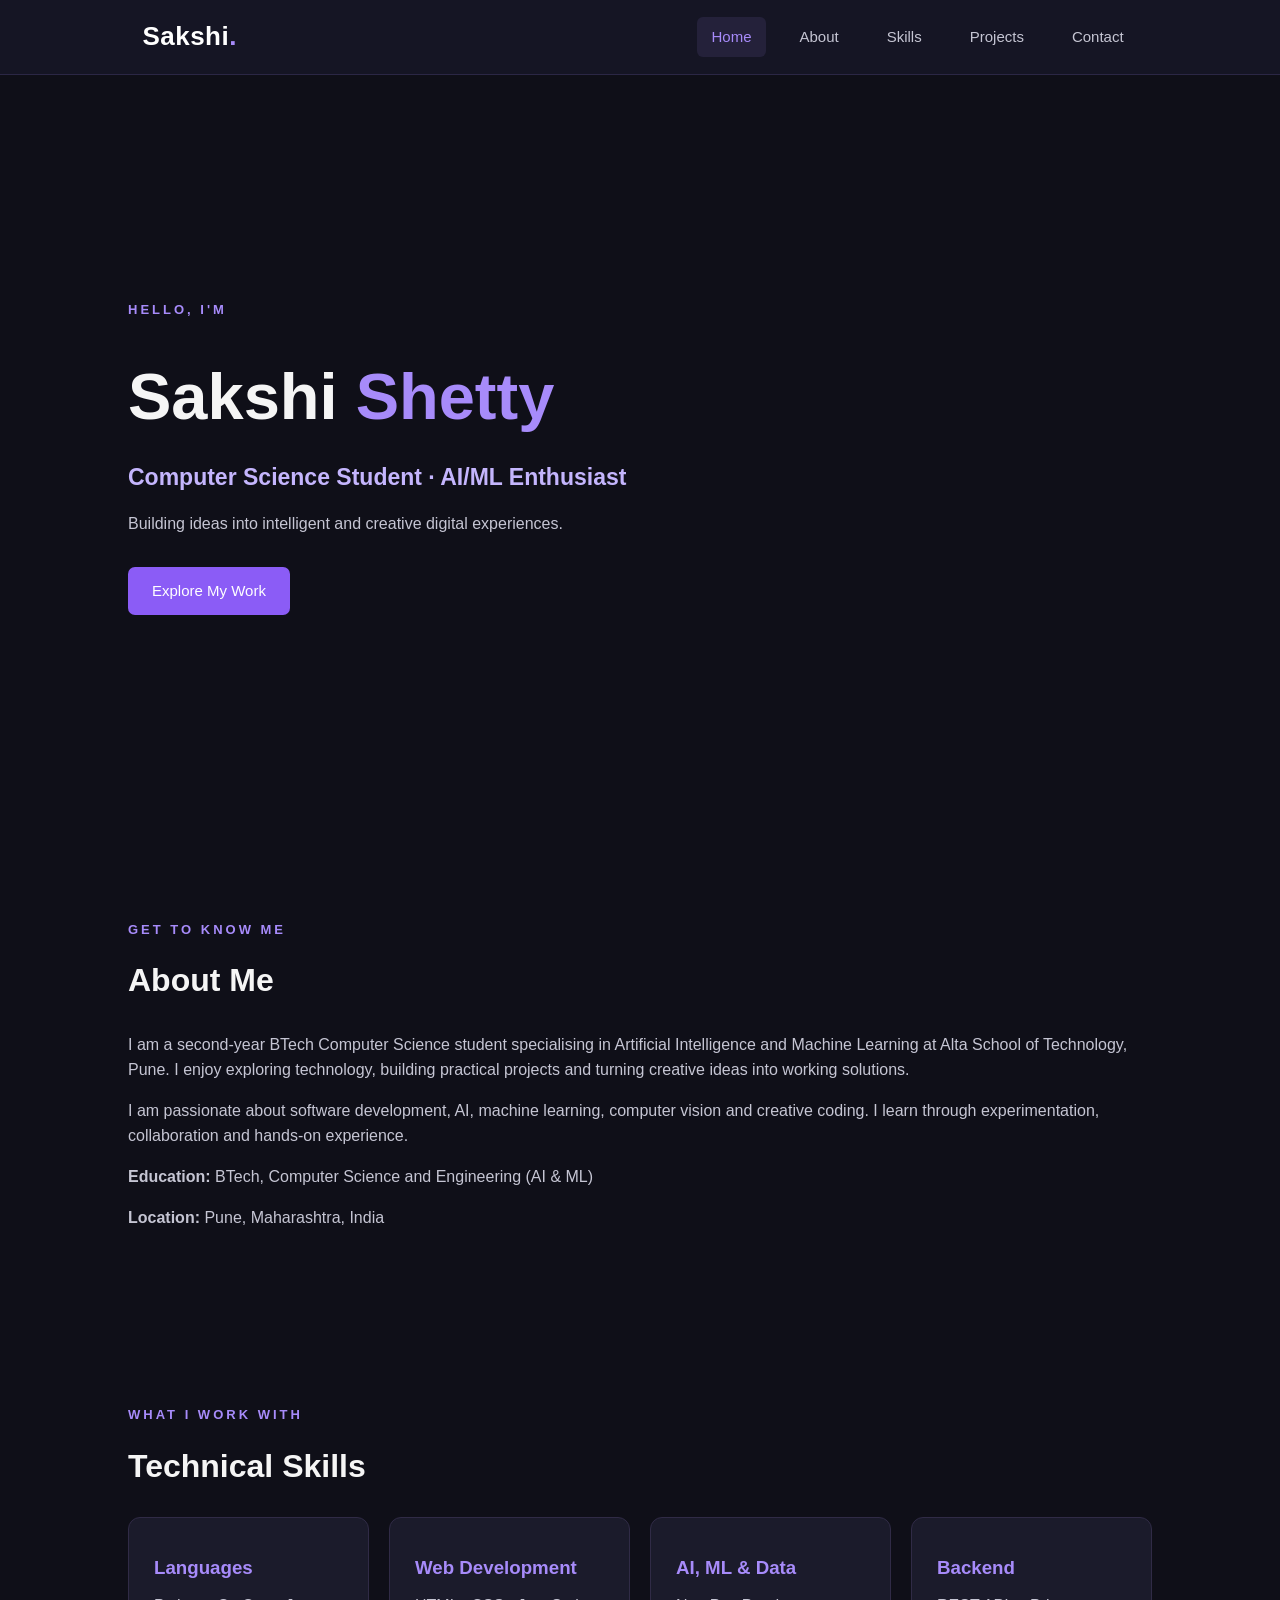
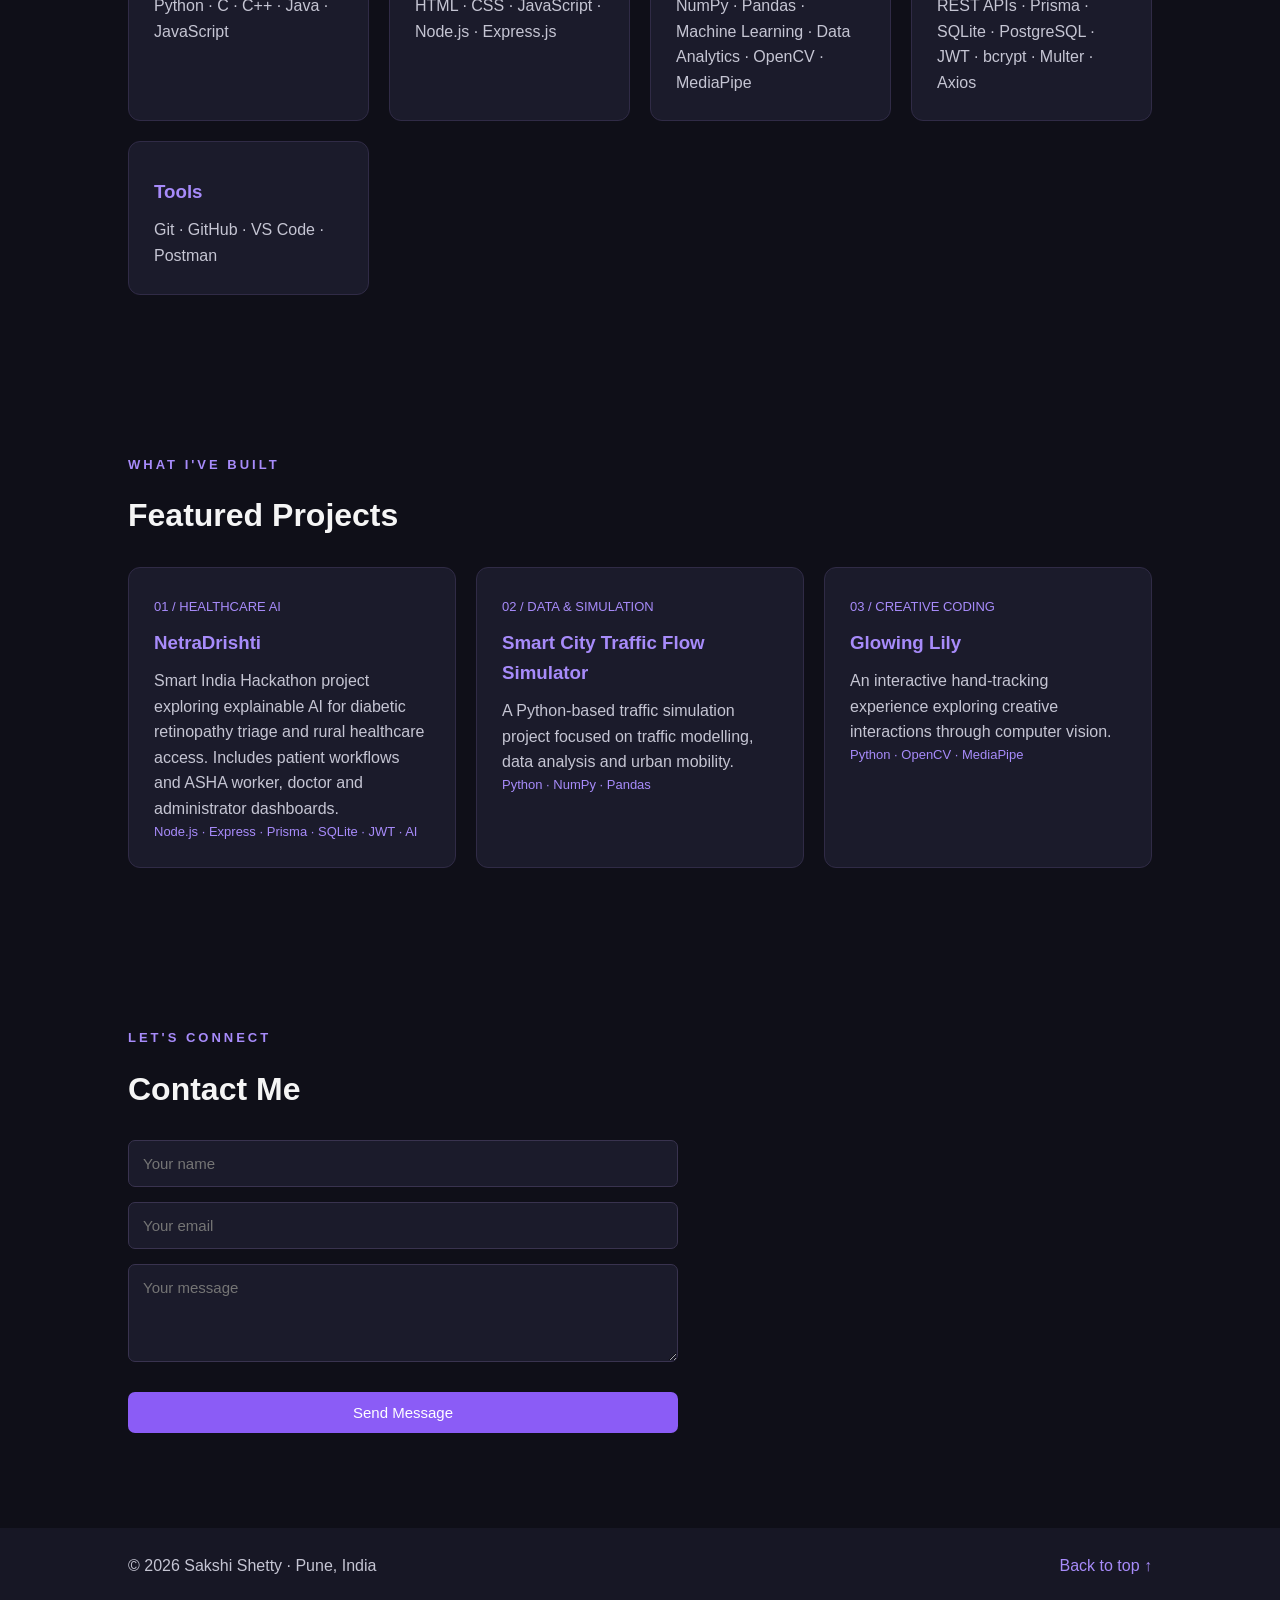
==== commit f882be91: "Added responsive navigation bar" ====
--- a/index.html
+++ b/index.html
@@ -8,12 +8,22 @@
   <script src="script.js" defer></script>
 </head>
 <body>
-  <header>
-    <a class="logo" href="#home">SS.</a>
-    <button class="menu" id="menu" aria-label="Toggle navigation">☰</button>
-    <nav id="nav">
-      <a href="#home">Home</a><a href="#about">About</a><a href="#skills">Skills</a><a href="#projects">Projects</a><a href="#contact">Contact</a>
-    </nav>
+  <header class="navbar" id="navbar">
+    <div class="nav-container">
+      <a class="logo" href="#home">Sakshi<span>.</span></a>
+      <button class="menu" id="menu" aria-label="Toggle navigation" aria-expanded="false">
+        <span></span>
+        <span></span>
+        <span></span>
+      </button>
+      <nav id="nav" class="nav-menu">
+        <a href="#home" class="nav-link active">Home</a>
+        <a href="#about" class="nav-link">About</a>
+        <a href="#skills" class="nav-link">Skills</a>
+        <a href="#projects" class="nav-link">Projects</a>
+        <a href="#contact" class="nav-link">Contact</a>
+      </nav>
+    </div>
   </header>
 
   <main>
--- a/style.css
+++ b/style.css
@@ -17,40 +17,105 @@
 }
 
 header {
+  background: rgba(23, 23, 37, 0.95);
+  backdrop-filter: blur(12px);
+  -webkit-backdrop-filter: blur(12px);
+  border-bottom: 1px solid rgba(167, 139, 250, 0.15);
+  position: sticky;
+  top: 0;
+  z-index: 1000;
+  width: 100%;
+  transition: all 0.3s ease;
+}
+
+.nav-container {
+  max-width: 1200px;
+  margin: 0 auto;
+  padding: 16px 8%;
   display: flex;
   justify-content: space-between;
   align-items: center;
-  padding: 18px 8%;
-  background: #171725;
-  position: sticky;
-  top: 0;
-  z-index: 100;
+  width: 100%;
 }
 
 .logo {
-  color: #a78bfa;
+  color: #ffffff;
   font-size: 26px;
-  font-weight: bold;
+  font-weight: 700;
   text-decoration: none;
+  letter-spacing: 0.5px;
+  transition: color 0.3s ease;
+}
+
+.logo span {
+  color: #a78bfa;
+}
+
+.logo:hover {
+  color: #a78bfa;
 }
 
 nav {
   display: flex;
-  gap: 25px;
+  align-items: center;
+  gap: 20px;
 }
 
 nav a {
-  color: white;
+  color: #c5c5d3;
   text-decoration: none;
-  transition: 0.3s;
-}
-
-nav a:hover {
-  color: #a78bfa;
+  font-size: 15px;
+  font-weight: 500;
+  padding: 8px 14px;
+  border-radius: 6px;
+  transition: all 0.3s ease;
+}
+
+nav a:hover,
+nav a.active {
+  color: #a78bfa;
+  background-color: rgba(167, 139, 250, 0.1);
 }
 
 .menu {
   display: none;
+  background: none;
+  border: none;
+  cursor: pointer;
+  padding: 8px;
+  width: 38px;
+  height: 38px;
+  flex-direction: column;
+  justify-content: center;
+  align-items: center;
+  gap: 5px;
+  border-radius: 6px;
+  transition: background-color 0.3s ease;
+}
+
+.menu:hover {
+  background-color: rgba(167, 139, 250, 0.1);
+}
+
+.menu span {
+  display: block;
+  width: 22px;
+  height: 2px;
+  background-color: #ffffff;
+  border-radius: 2px;
+  transition: transform 0.3s ease, opacity 0.3s ease;
+}
+
+.menu.open span:nth-child(1) {
+  transform: translateY(7px) rotate(45deg);
+}
+
+.menu.open span:nth-child(2) {
+  opacity: 0;
+}
+
+.menu.open span:nth-child(3) {
+  transform: translateY(-7px) rotate(-45deg);
 }
 
 section {
@@ -206,32 +271,52 @@
 }
 
 @media (max-width: 650px) {
-  header {
-    padding: 15px 6%;
+  .nav-container {
+    padding: 14px 6%;
   }
 
   .menu {
-    display: block;
-    background: none;
-    color: white;
-    border: none;
-    font-size: 24px;
-    cursor: pointer;
+    display: flex;
   }
 
   nav {
     display: none;
     flex-direction: column;
     position: absolute;
-    top: 65px;
+    top: 100%;
     left: 0;
     width: 100%;
-    padding: 20px;
-    background: #171725;
+    padding: 20px 6%;
+    background: rgba(23, 23, 37, 0.98);
+    backdrop-filter: blur(16px);
+    -webkit-backdrop-filter: blur(16px);
+    border-bottom: 1px solid rgba(167, 139, 250, 0.2);
+    box-shadow: 0 10px 25px rgba(0, 0, 0, 0.4);
+    gap: 10px;
+    align-items: stretch;
   }
 
   nav.open {
     display: flex;
+    animation: fadeInDown 0.3s ease;
+  }
+
+  nav a {
+    padding: 12px 16px;
+    border-radius: 8px;
+    font-size: 16px;
+    display: block;
+  }
+
+  @keyframes fadeInDown {
+    from {
+      opacity: 0;
+      transform: translateY(-8px);
+    }
+    to {
+      opacity: 1;
+      transform: translateY(0);
+    }
   }
 
   section {
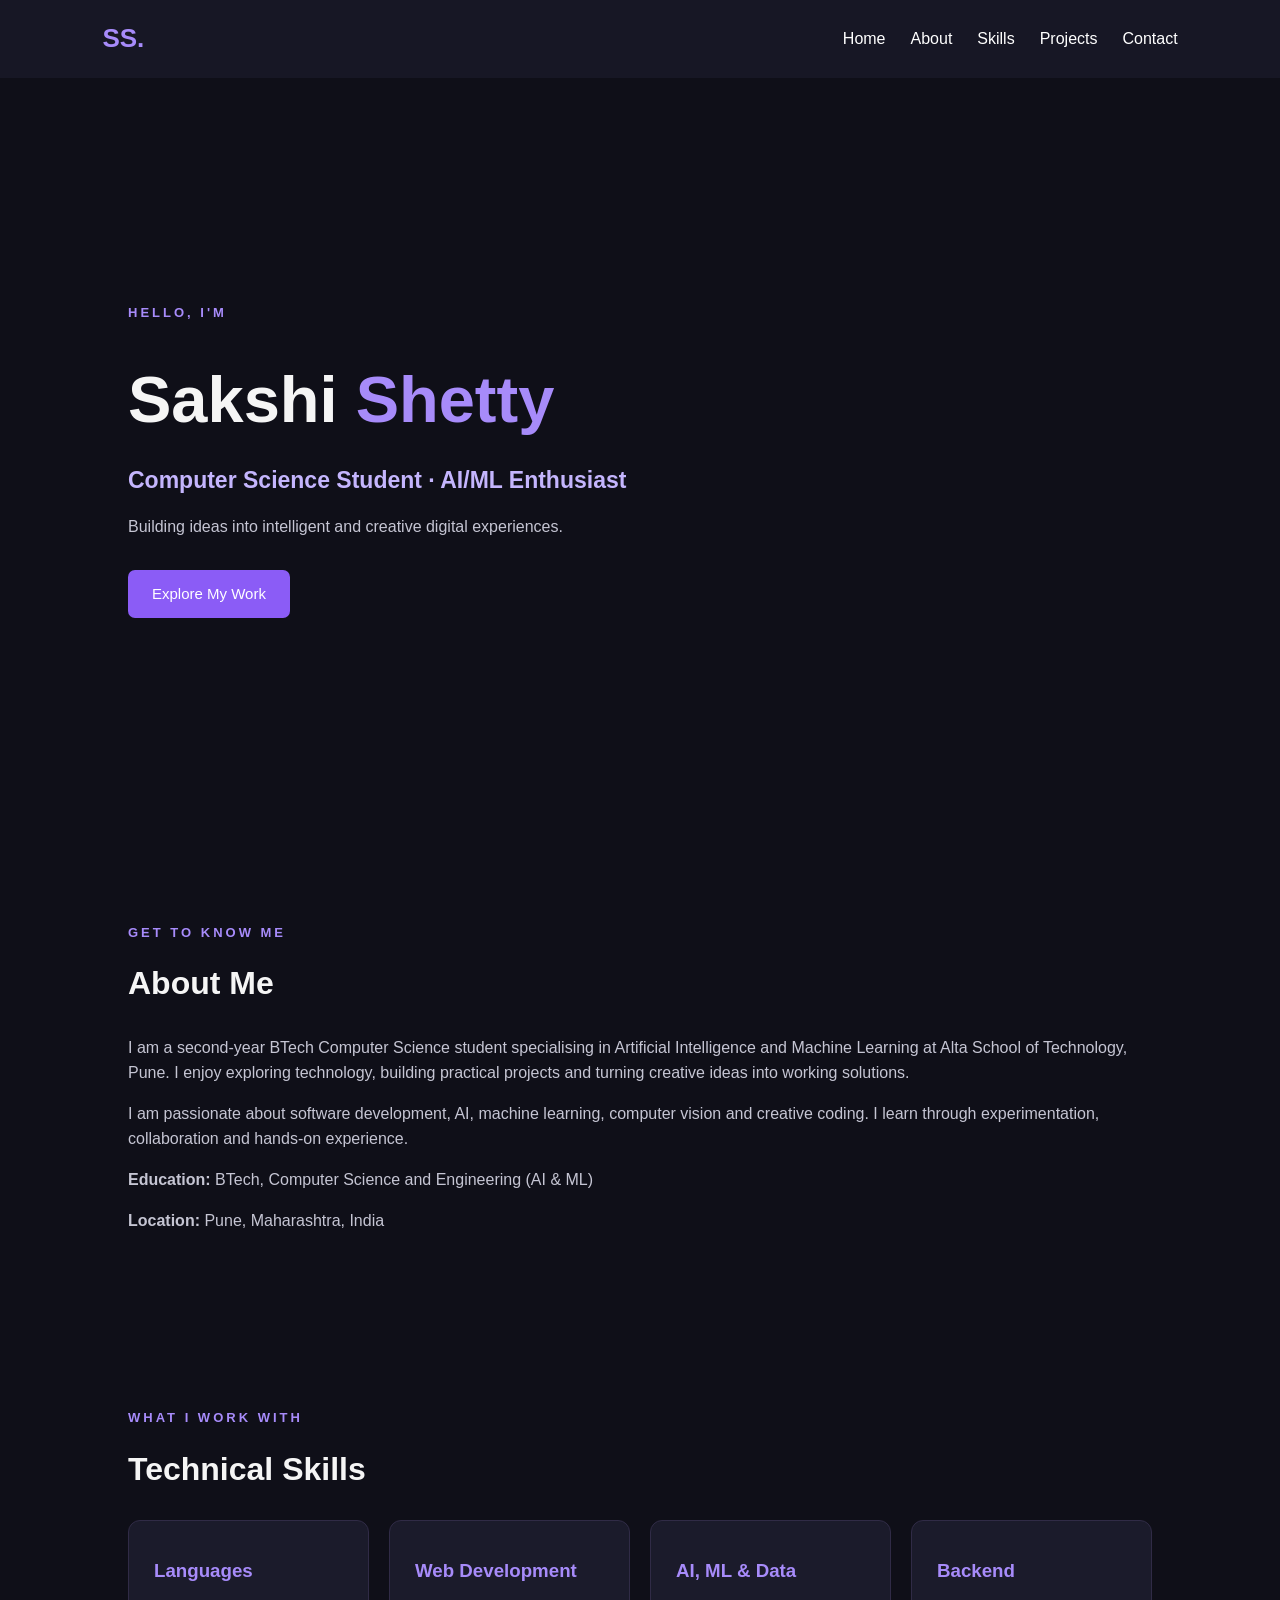
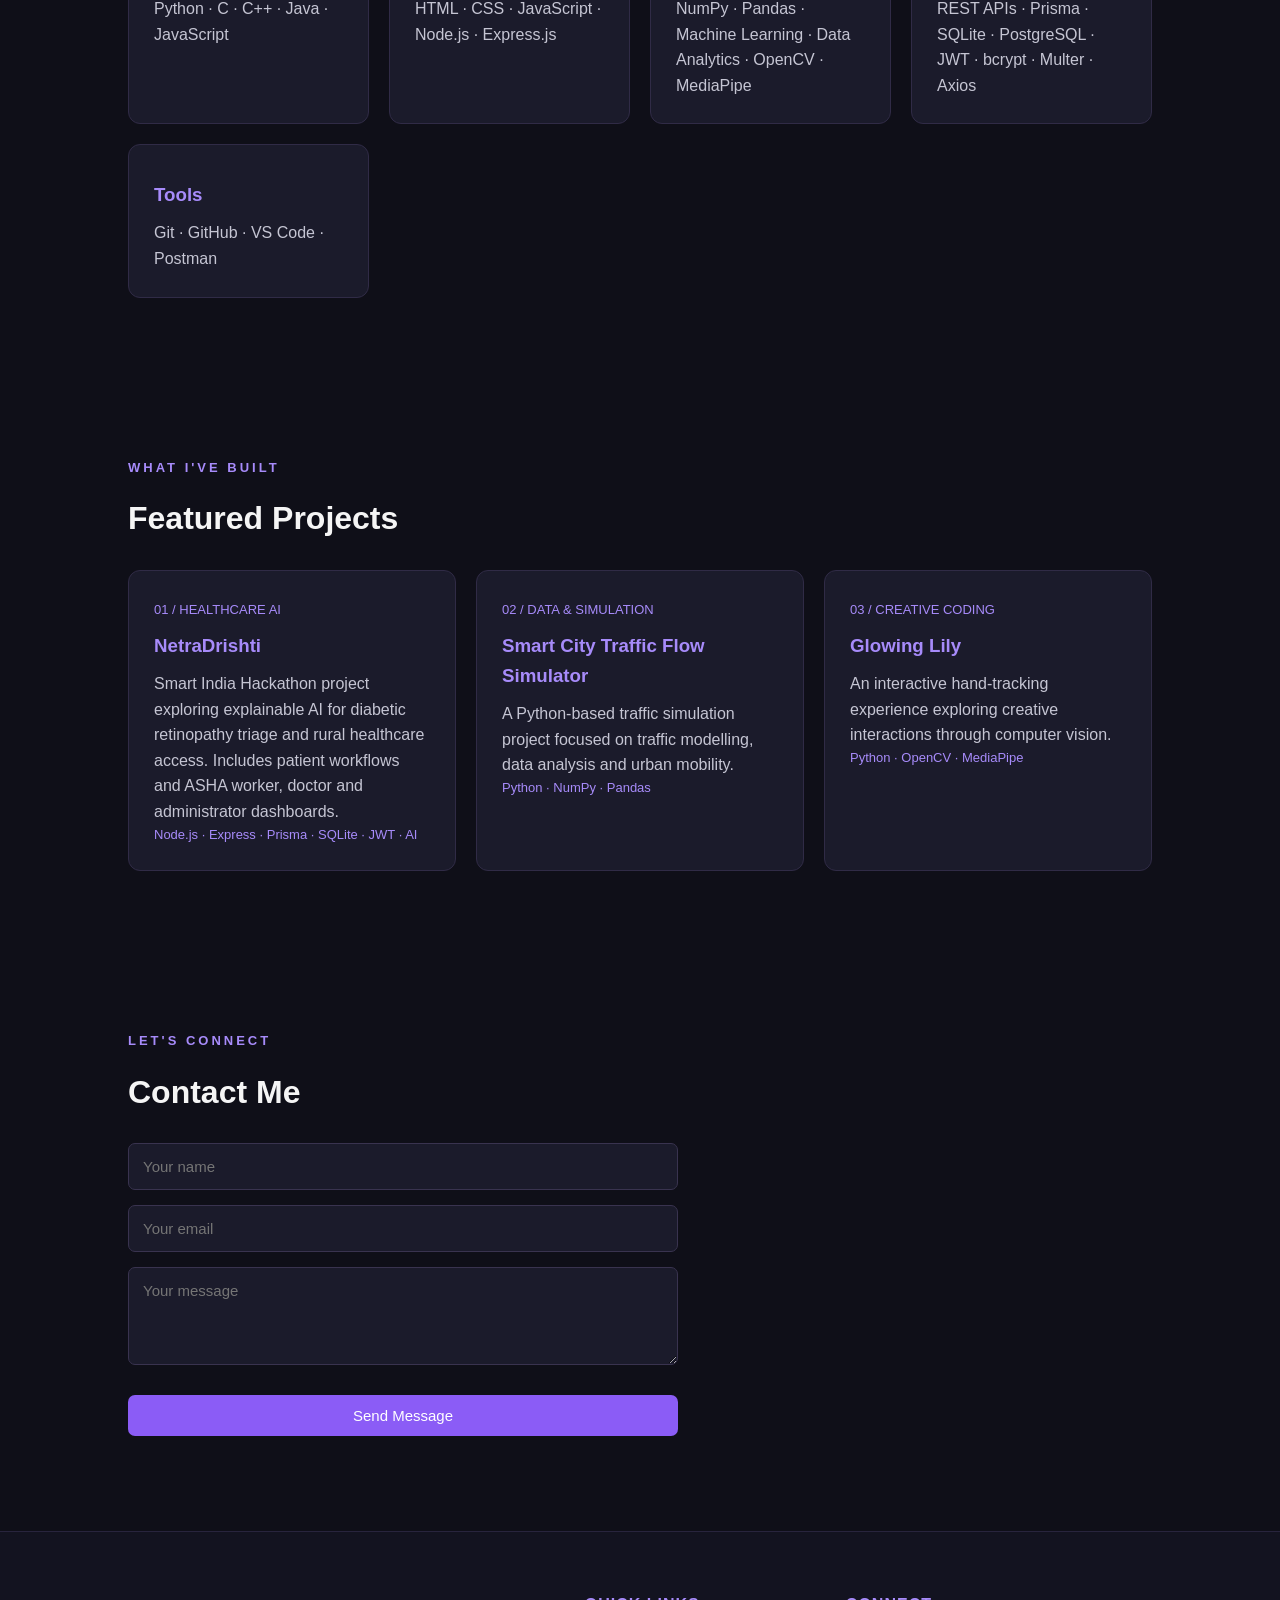
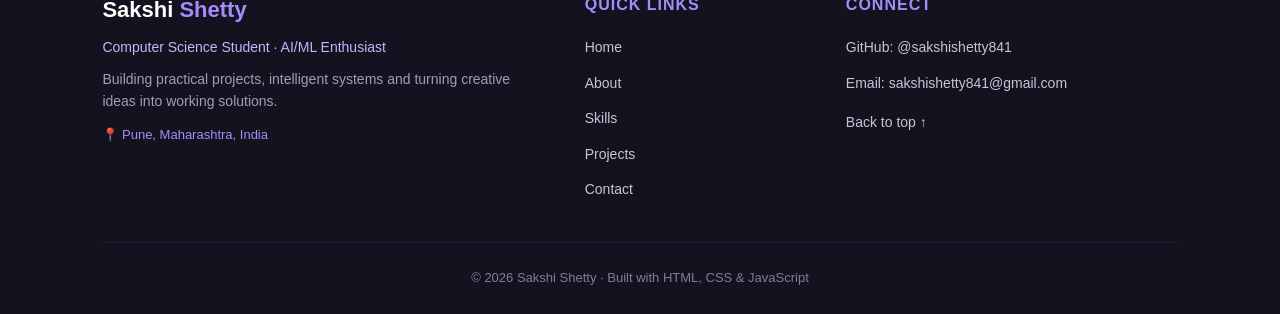
==== commit b30f88cf: "Added responsive footer" ====
--- a/index.html
+++ b/index.html
@@ -8,22 +8,12 @@
   <script src="script.js" defer></script>
 </head>
 <body>
-  <header class="navbar" id="navbar">
-    <div class="nav-container">
-      <a class="logo" href="#home">Sakshi<span>.</span></a>
-      <button class="menu" id="menu" aria-label="Toggle navigation" aria-expanded="false">
-        <span></span>
-        <span></span>
-        <span></span>
-      </button>
-      <nav id="nav" class="nav-menu">
-        <a href="#home" class="nav-link active">Home</a>
-        <a href="#about" class="nav-link">About</a>
-        <a href="#skills" class="nav-link">Skills</a>
-        <a href="#projects" class="nav-link">Projects</a>
-        <a href="#contact" class="nav-link">Contact</a>
-      </nav>
-    </div>
+  <header>
+    <a class="logo" href="#home">SS.</a>
+    <button class="menu" id="menu" aria-label="Toggle navigation">☰</button>
+    <nav id="nav">
+      <a href="#home">Home</a><a href="#about">About</a><a href="#skills">Skills</a><a href="#projects">Projects</a><a href="#contact">Contact</a>
+    </nav>
   </header>
 
   <main>
@@ -79,9 +69,39 @@
     </section>
   </main>
 
-  <footer>
-    <p>© <span id="year"></span> Sakshi Shetty · Pune, India</p>
-    <a href="#home">Back to top ↑</a>
+  <footer class="site-footer">
+    <div class="footer-container">
+      <div class="footer-col footer-brand">
+        <h3>Sakshi <span>Shetty</span></h3>
+        <p class="footer-tagline">Computer Science Student · AI/ML Enthusiast</p>
+        <p class="footer-desc">Building practical projects, intelligent systems and turning creative ideas into working solutions.</p>
+        <p class="footer-location">📍 Pune, Maharashtra, India</p>
+      </div>
+
+      <div class="footer-col footer-nav">
+        <h4>Quick Links</h4>
+        <ul>
+          <li><a href="#home">Home</a></li>
+          <li><a href="#about">About</a></li>
+          <li><a href="#skills">Skills</a></li>
+          <li><a href="#projects">Projects</a></li>
+          <li><a href="#contact">Contact</a></li>
+        </ul>
+      </div>
+
+      <div class="footer-col footer-connect">
+        <h4>Connect</h4>
+        <ul class="footer-links">
+          <li><a href="https://github.com/sakshishetty841" target="_blank" rel="noopener noreferrer">GitHub: @sakshishetty841</a></li>
+          <li><a href="mailto:sakshishetty841@gmail.com">Email: sakshishetty841@gmail.com</a></li>
+        </ul>
+        <a class="footer-top" href="#home">Back to top ↑</a>
+      </div>
+    </div>
+
+    <div class="footer-bottom">
+      <p>© <span id="year"></span> Sakshi Shetty · Built with HTML, CSS & JavaScript</p>
+    </div>
   </footer>
   <button id="top" aria-label="Back to top">↑</button>
 </body>
--- a/style.css
+++ b/style.css
@@ -17,105 +17,40 @@
 }
 
 header {
-  background: rgba(23, 23, 37, 0.95);
-  backdrop-filter: blur(12px);
-  -webkit-backdrop-filter: blur(12px);
-  border-bottom: 1px solid rgba(167, 139, 250, 0.15);
+  display: flex;
+  justify-content: space-between;
+  align-items: center;
+  padding: 18px 8%;
+  background: #171725;
   position: sticky;
   top: 0;
-  z-index: 1000;
-  width: 100%;
-  transition: all 0.3s ease;
-}
-
-.nav-container {
-  max-width: 1200px;
-  margin: 0 auto;
-  padding: 16px 8%;
-  display: flex;
-  justify-content: space-between;
-  align-items: center;
-  width: 100%;
+  z-index: 100;
 }
 
 .logo {
-  color: #ffffff;
+  color: #a78bfa;
   font-size: 26px;
-  font-weight: 700;
-  text-decoration: none;
-  letter-spacing: 0.5px;
-  transition: color 0.3s ease;
-}
-
-.logo span {
-  color: #a78bfa;
-}
-
-.logo:hover {
-  color: #a78bfa;
+  font-weight: bold;
+  text-decoration: none;
 }
 
 nav {
   display: flex;
-  align-items: center;
-  gap: 20px;
+  gap: 25px;
 }
 
 nav a {
-  color: #c5c5d3;
-  text-decoration: none;
-  font-size: 15px;
-  font-weight: 500;
-  padding: 8px 14px;
-  border-radius: 6px;
-  transition: all 0.3s ease;
-}
-
-nav a:hover,
-nav a.active {
-  color: #a78bfa;
-  background-color: rgba(167, 139, 250, 0.1);
+  color: white;
+  text-decoration: none;
+  transition: 0.3s;
+}
+
+nav a:hover {
+  color: #a78bfa;
 }
 
 .menu {
   display: none;
-  background: none;
-  border: none;
-  cursor: pointer;
-  padding: 8px;
-  width: 38px;
-  height: 38px;
-  flex-direction: column;
-  justify-content: center;
-  align-items: center;
-  gap: 5px;
-  border-radius: 6px;
-  transition: background-color 0.3s ease;
-}
-
-.menu:hover {
-  background-color: rgba(167, 139, 250, 0.1);
-}
-
-.menu span {
-  display: block;
-  width: 22px;
-  height: 2px;
-  background-color: #ffffff;
-  border-radius: 2px;
-  transition: transform 0.3s ease, opacity 0.3s ease;
-}
-
-.menu.open span:nth-child(1) {
-  transform: translateY(7px) rotate(45deg);
-}
-
-.menu.open span:nth-child(2) {
-  opacity: 0;
-}
-
-.menu.open span:nth-child(3) {
-  transform: translateY(-7px) rotate(-45deg);
 }
 
 section {
@@ -244,17 +179,97 @@
   resize: vertical;
 }
 
-footer {
-  background: #171725;
-  padding: 25px 10%;
-  display: flex;
-  justify-content: space-between;
+.site-footer {
+  background: #131320;
+  border-top: 1px solid #28243d;
+  padding: 60px 8% 25px;
   color: #c5c5d3;
 }
 
-footer a {
-  color: #a78bfa;
-  text-decoration: none;
+.footer-container {
+  max-width: 1200px;
+  margin: 0 auto;
+  display: grid;
+  grid-template-columns: 2fr 1fr 1.5fr;
+  gap: 40px;
+  padding-bottom: 40px;
+  border-bottom: 1px solid #231f36;
+}
+
+.footer-col h3 {
+  font-size: 22px;
+  color: #ffffff;
+  margin-bottom: 8px;
+}
+
+.footer-col h3 span {
+  color: #a78bfa;
+}
+
+.footer-col h4 {
+  font-size: 16px;
+  color: #a78bfa;
+  margin-bottom: 16px;
+  letter-spacing: 1px;
+  text-transform: uppercase;
+}
+
+.footer-tagline {
+  color: #c4b5fd;
+  font-size: 14px;
+  font-weight: 500;
+  margin-bottom: 10px;
+}
+
+.footer-desc {
+  font-size: 14px;
+  line-height: 1.6;
+  color: #9f9fb3;
+  margin-bottom: 12px;
+}
+
+.footer-location {
+  font-size: 13px;
+  color: #a78bfa;
+}
+
+.footer-col ul {
+  list-style: none;
+  display: flex;
+  flex-direction: column;
+  gap: 10px;
+}
+
+.footer-col a {
+  color: #c5c5d3;
+  text-decoration: none;
+  font-size: 14px;
+  transition: color 0.3s ease;
+}
+
+.footer-col a:hover {
+  color: #a78bfa;
+}
+
+.footer-top {
+  display: inline-block;
+  margin-top: 16px;
+  color: #a78bfa;
+  font-weight: 500;
+  text-decoration: none;
+  transition: transform 0.3s ease;
+}
+
+.footer-top:hover {
+  transform: translateY(-2px);
+}
+
+.footer-bottom {
+  max-width: 1200px;
+  margin: 25px auto 0;
+  text-align: center;
+  font-size: 13px;
+  color: #7e7e96;
 }
 
 #top {
@@ -271,52 +286,32 @@
 }
 
 @media (max-width: 650px) {
-  .nav-container {
-    padding: 14px 6%;
+  header {
+    padding: 15px 6%;
   }
 
   .menu {
-    display: flex;
+    display: block;
+    background: none;
+    color: white;
+    border: none;
+    font-size: 24px;
+    cursor: pointer;
   }
 
   nav {
     display: none;
     flex-direction: column;
     position: absolute;
-    top: 100%;
+    top: 65px;
     left: 0;
     width: 100%;
-    padding: 20px 6%;
-    background: rgba(23, 23, 37, 0.98);
-    backdrop-filter: blur(16px);
-    -webkit-backdrop-filter: blur(16px);
-    border-bottom: 1px solid rgba(167, 139, 250, 0.2);
-    box-shadow: 0 10px 25px rgba(0, 0, 0, 0.4);
-    gap: 10px;
-    align-items: stretch;
+    padding: 20px;
+    background: #171725;
   }
 
   nav.open {
     display: flex;
-    animation: fadeInDown 0.3s ease;
-  }
-
-  nav a {
-    padding: 12px 16px;
-    border-radius: 8px;
-    font-size: 16px;
-    display: block;
-  }
-
-  @keyframes fadeInDown {
-    from {
-      opacity: 0;
-      transform: translateY(-8px);
-    }
-    to {
-      opacity: 1;
-      transform: translateY(0);
-    }
   }
 
   section {
@@ -331,8 +326,9 @@
     font-size: 19px;
   }
 
-  footer {
-    flex-direction: column;
-    gap: 10px;
-  }
-}
+  .footer-container {
+    grid-template-columns: 1fr;
+    gap: 30px;
+    padding-bottom: 30px;
+  }
+}
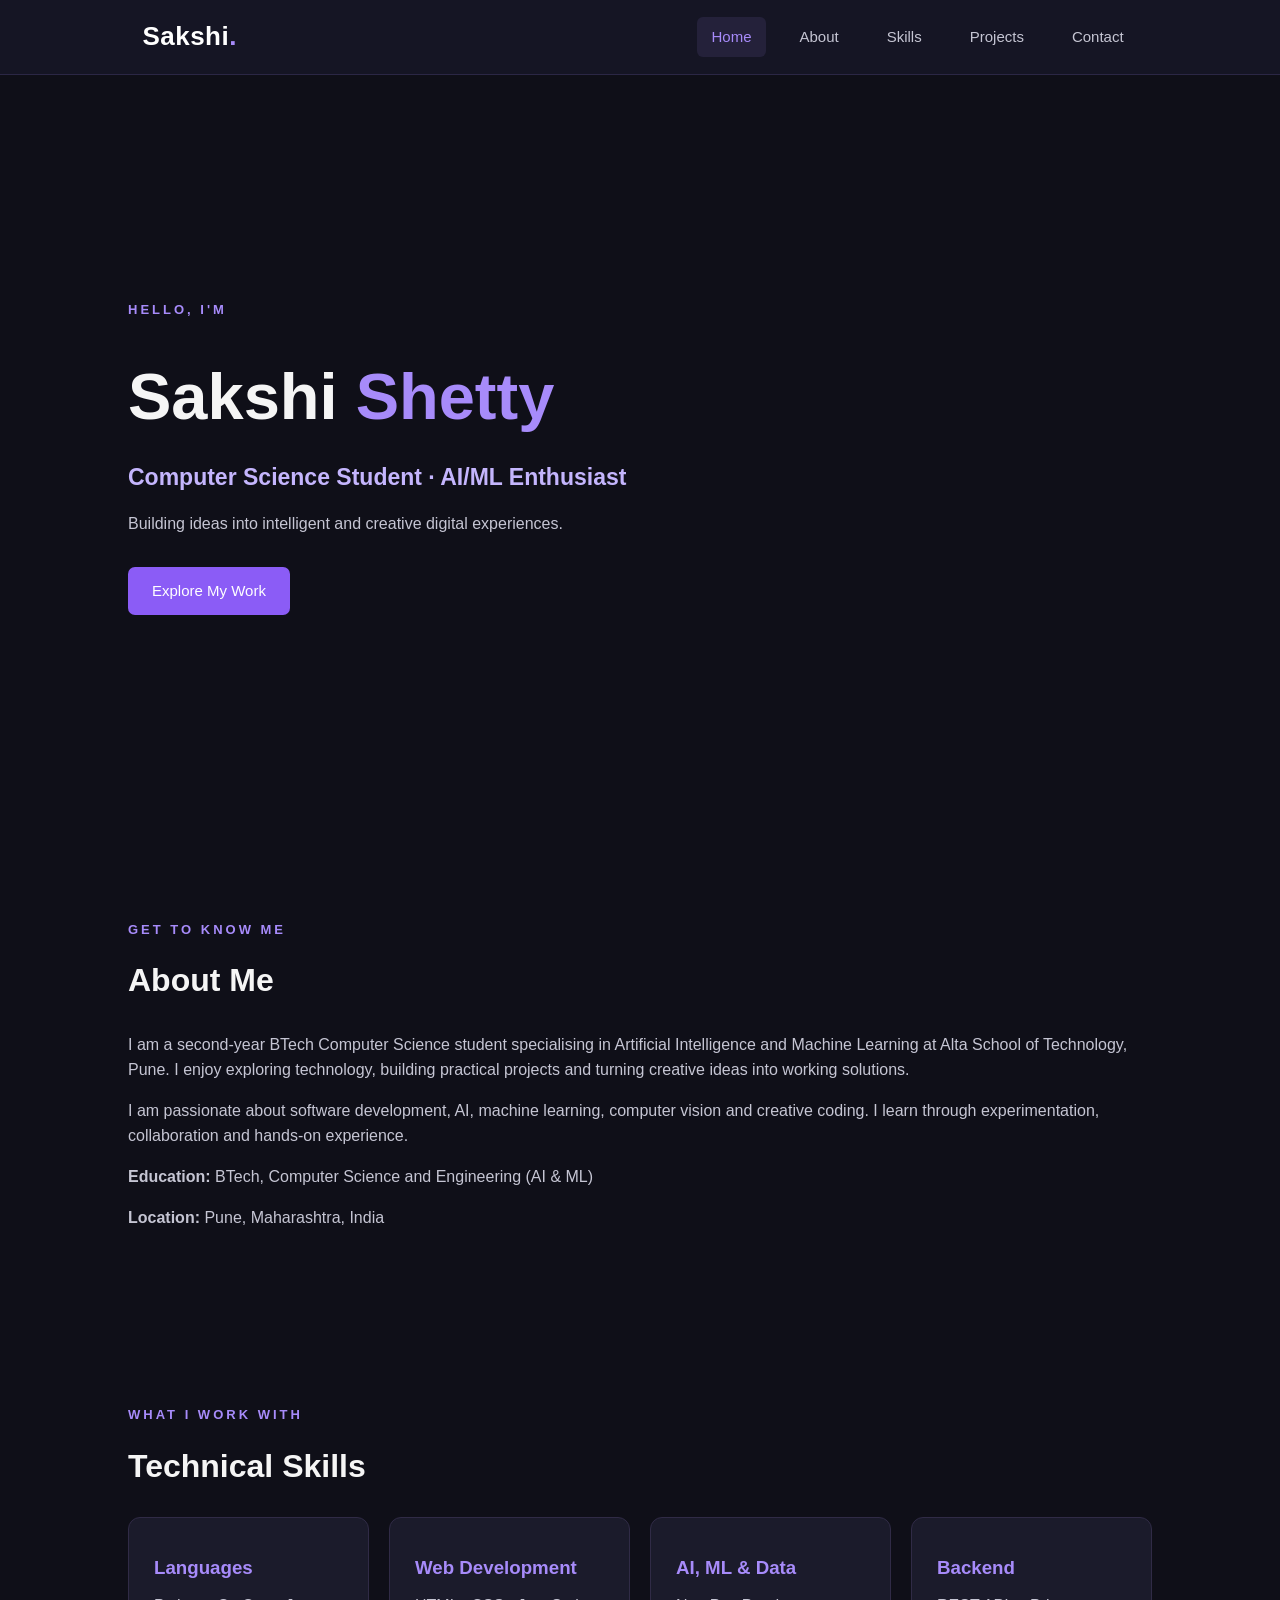
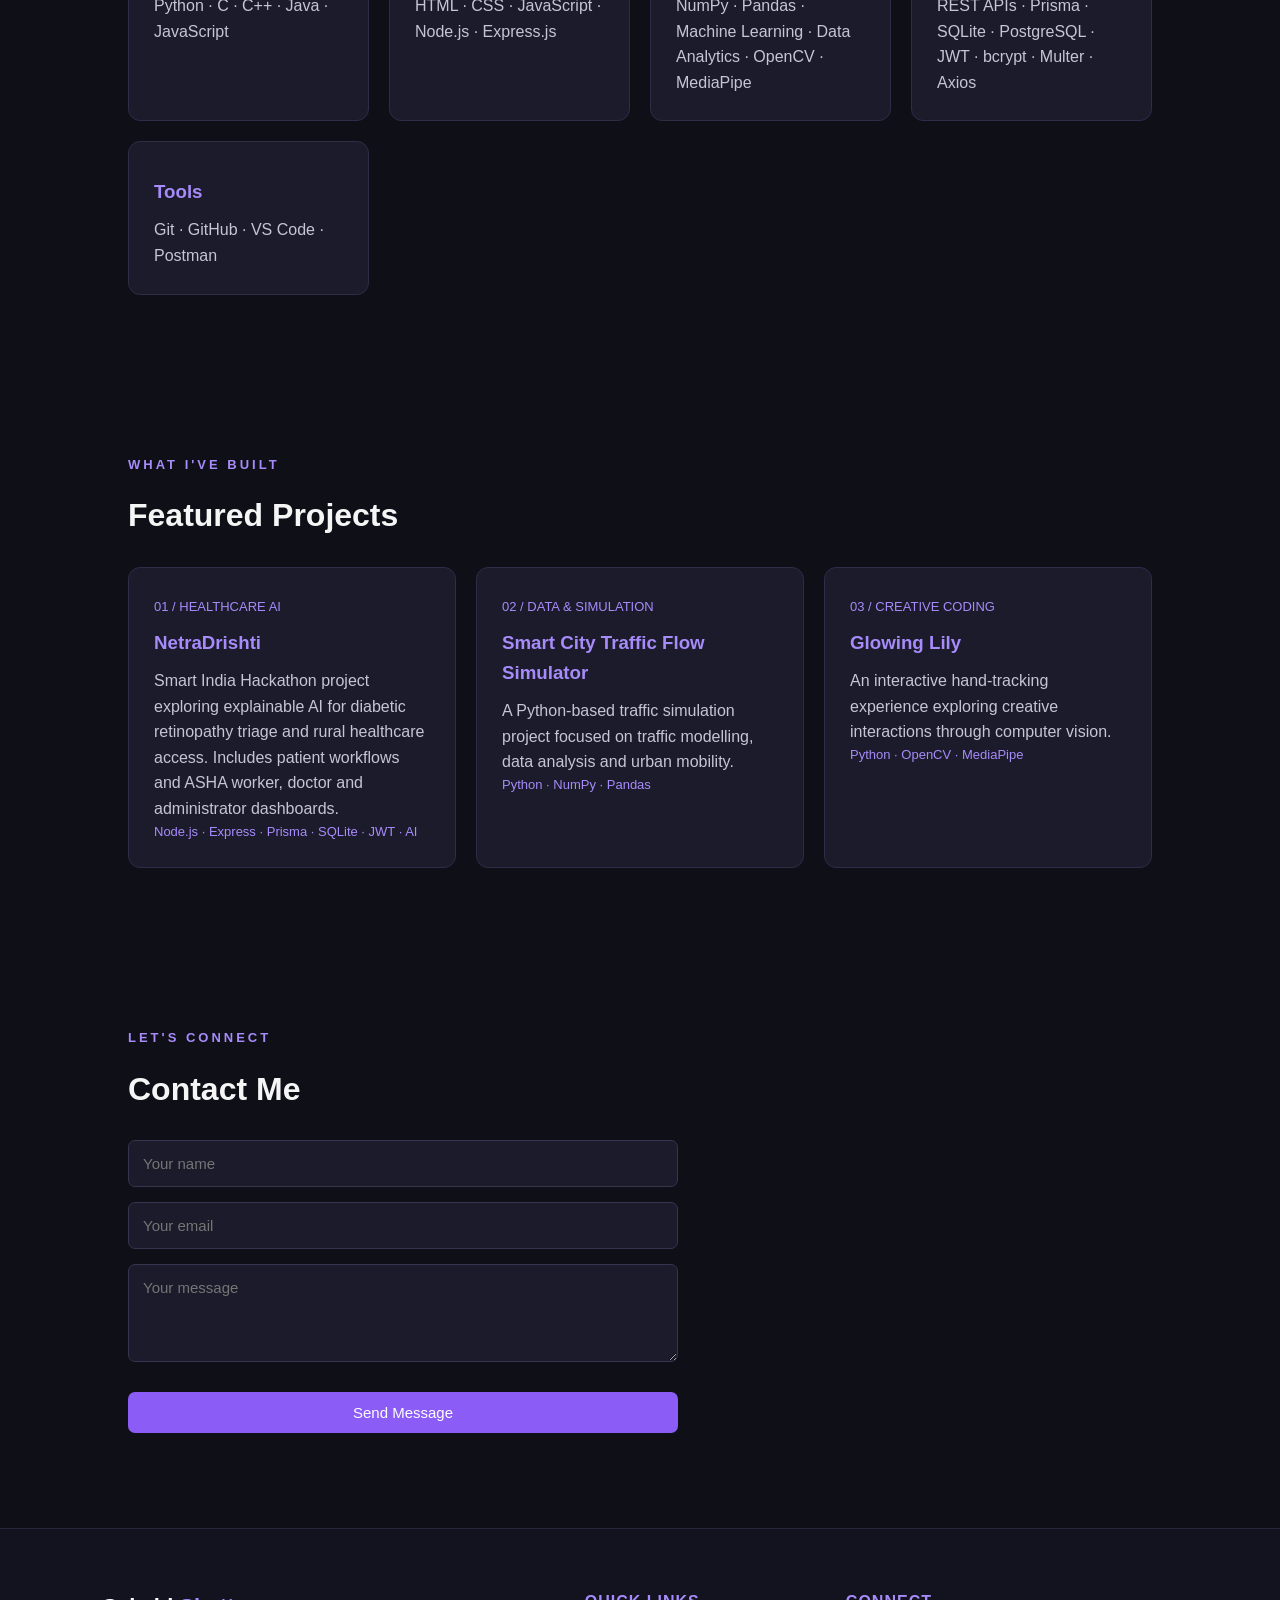
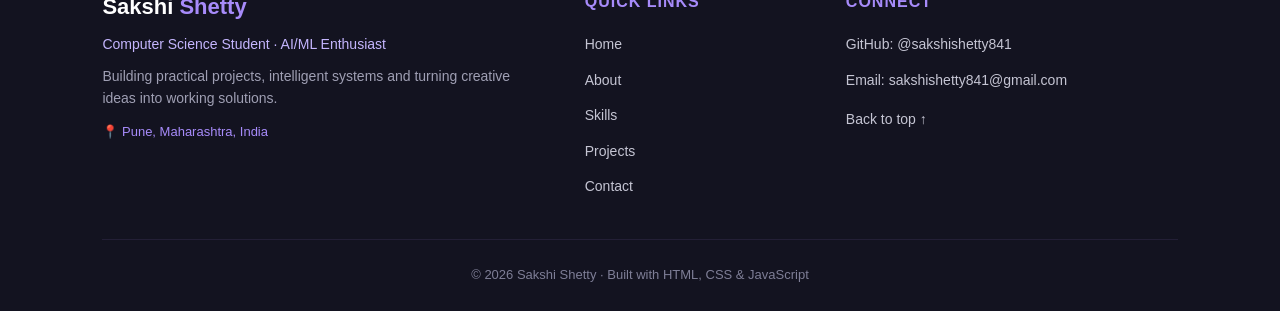
==== commit bc1d4e89: "Merge branch 'feature-footer'" ====
--- a/index.html
+++ b/index.html
@@ -8,12 +8,22 @@
   <script src="script.js" defer></script>
 </head>
 <body>
-  <header>
-    <a class="logo" href="#home">SS.</a>
-    <button class="menu" id="menu" aria-label="Toggle navigation">☰</button>
-    <nav id="nav">
-      <a href="#home">Home</a><a href="#about">About</a><a href="#skills">Skills</a><a href="#projects">Projects</a><a href="#contact">Contact</a>
-    </nav>
+  <header class="navbar" id="navbar">
+    <div class="nav-container">
+      <a class="logo" href="#home">Sakshi<span>.</span></a>
+      <button class="menu" id="menu" aria-label="Toggle navigation" aria-expanded="false">
+        <span></span>
+        <span></span>
+        <span></span>
+      </button>
+      <nav id="nav" class="nav-menu">
+        <a href="#home" class="nav-link active">Home</a>
+        <a href="#about" class="nav-link">About</a>
+        <a href="#skills" class="nav-link">Skills</a>
+        <a href="#projects" class="nav-link">Projects</a>
+        <a href="#contact" class="nav-link">Contact</a>
+      </nav>
+    </div>
   </header>
 
   <main>
--- a/style.css
+++ b/style.css
@@ -17,40 +17,105 @@
 }
 
 header {
+  background: rgba(23, 23, 37, 0.95);
+  backdrop-filter: blur(12px);
+  -webkit-backdrop-filter: blur(12px);
+  border-bottom: 1px solid rgba(167, 139, 250, 0.15);
+  position: sticky;
+  top: 0;
+  z-index: 1000;
+  width: 100%;
+  transition: all 0.3s ease;
+}
+
+.nav-container {
+  max-width: 1200px;
+  margin: 0 auto;
+  padding: 16px 8%;
   display: flex;
   justify-content: space-between;
   align-items: center;
-  padding: 18px 8%;
-  background: #171725;
-  position: sticky;
-  top: 0;
-  z-index: 100;
+  width: 100%;
 }
 
 .logo {
-  color: #a78bfa;
+  color: #ffffff;
   font-size: 26px;
-  font-weight: bold;
+  font-weight: 700;
   text-decoration: none;
+  letter-spacing: 0.5px;
+  transition: color 0.3s ease;
+}
+
+.logo span {
+  color: #a78bfa;
+}
+
+.logo:hover {
+  color: #a78bfa;
 }
 
 nav {
   display: flex;
-  gap: 25px;
+  align-items: center;
+  gap: 20px;
 }
 
 nav a {
-  color: white;
+  color: #c5c5d3;
   text-decoration: none;
-  transition: 0.3s;
-}
-
-nav a:hover {
-  color: #a78bfa;
+  font-size: 15px;
+  font-weight: 500;
+  padding: 8px 14px;
+  border-radius: 6px;
+  transition: all 0.3s ease;
+}
+
+nav a:hover,
+nav a.active {
+  color: #a78bfa;
+  background-color: rgba(167, 139, 250, 0.1);
 }
 
 .menu {
   display: none;
+  background: none;
+  border: none;
+  cursor: pointer;
+  padding: 8px;
+  width: 38px;
+  height: 38px;
+  flex-direction: column;
+  justify-content: center;
+  align-items: center;
+  gap: 5px;
+  border-radius: 6px;
+  transition: background-color 0.3s ease;
+}
+
+.menu:hover {
+  background-color: rgba(167, 139, 250, 0.1);
+}
+
+.menu span {
+  display: block;
+  width: 22px;
+  height: 2px;
+  background-color: #ffffff;
+  border-radius: 2px;
+  transition: transform 0.3s ease, opacity 0.3s ease;
+}
+
+.menu.open span:nth-child(1) {
+  transform: translateY(7px) rotate(45deg);
+}
+
+.menu.open span:nth-child(2) {
+  opacity: 0;
+}
+
+.menu.open span:nth-child(3) {
+  transform: translateY(-7px) rotate(-45deg);
 }
 
 section {
@@ -286,32 +351,52 @@
 }
 
 @media (max-width: 650px) {
-  header {
-    padding: 15px 6%;
+  .nav-container {
+    padding: 14px 6%;
   }
 
   .menu {
-    display: block;
-    background: none;
-    color: white;
-    border: none;
-    font-size: 24px;
-    cursor: pointer;
+    display: flex;
   }
 
   nav {
     display: none;
     flex-direction: column;
     position: absolute;
-    top: 65px;
+    top: 100%;
     left: 0;
     width: 100%;
-    padding: 20px;
-    background: #171725;
+    padding: 20px 6%;
+    background: rgba(23, 23, 37, 0.98);
+    backdrop-filter: blur(16px);
+    -webkit-backdrop-filter: blur(16px);
+    border-bottom: 1px solid rgba(167, 139, 250, 0.2);
+    box-shadow: 0 10px 25px rgba(0, 0, 0, 0.4);
+    gap: 10px;
+    align-items: stretch;
   }
 
   nav.open {
     display: flex;
+    animation: fadeInDown 0.3s ease;
+  }
+
+  nav a {
+    padding: 12px 16px;
+    border-radius: 8px;
+    font-size: 16px;
+    display: block;
+  }
+
+  @keyframes fadeInDown {
+    from {
+      opacity: 0;
+      transform: translateY(-8px);
+    }
+    to {
+      opacity: 1;
+      transform: translateY(0);
+    }
   }
 
   section {
